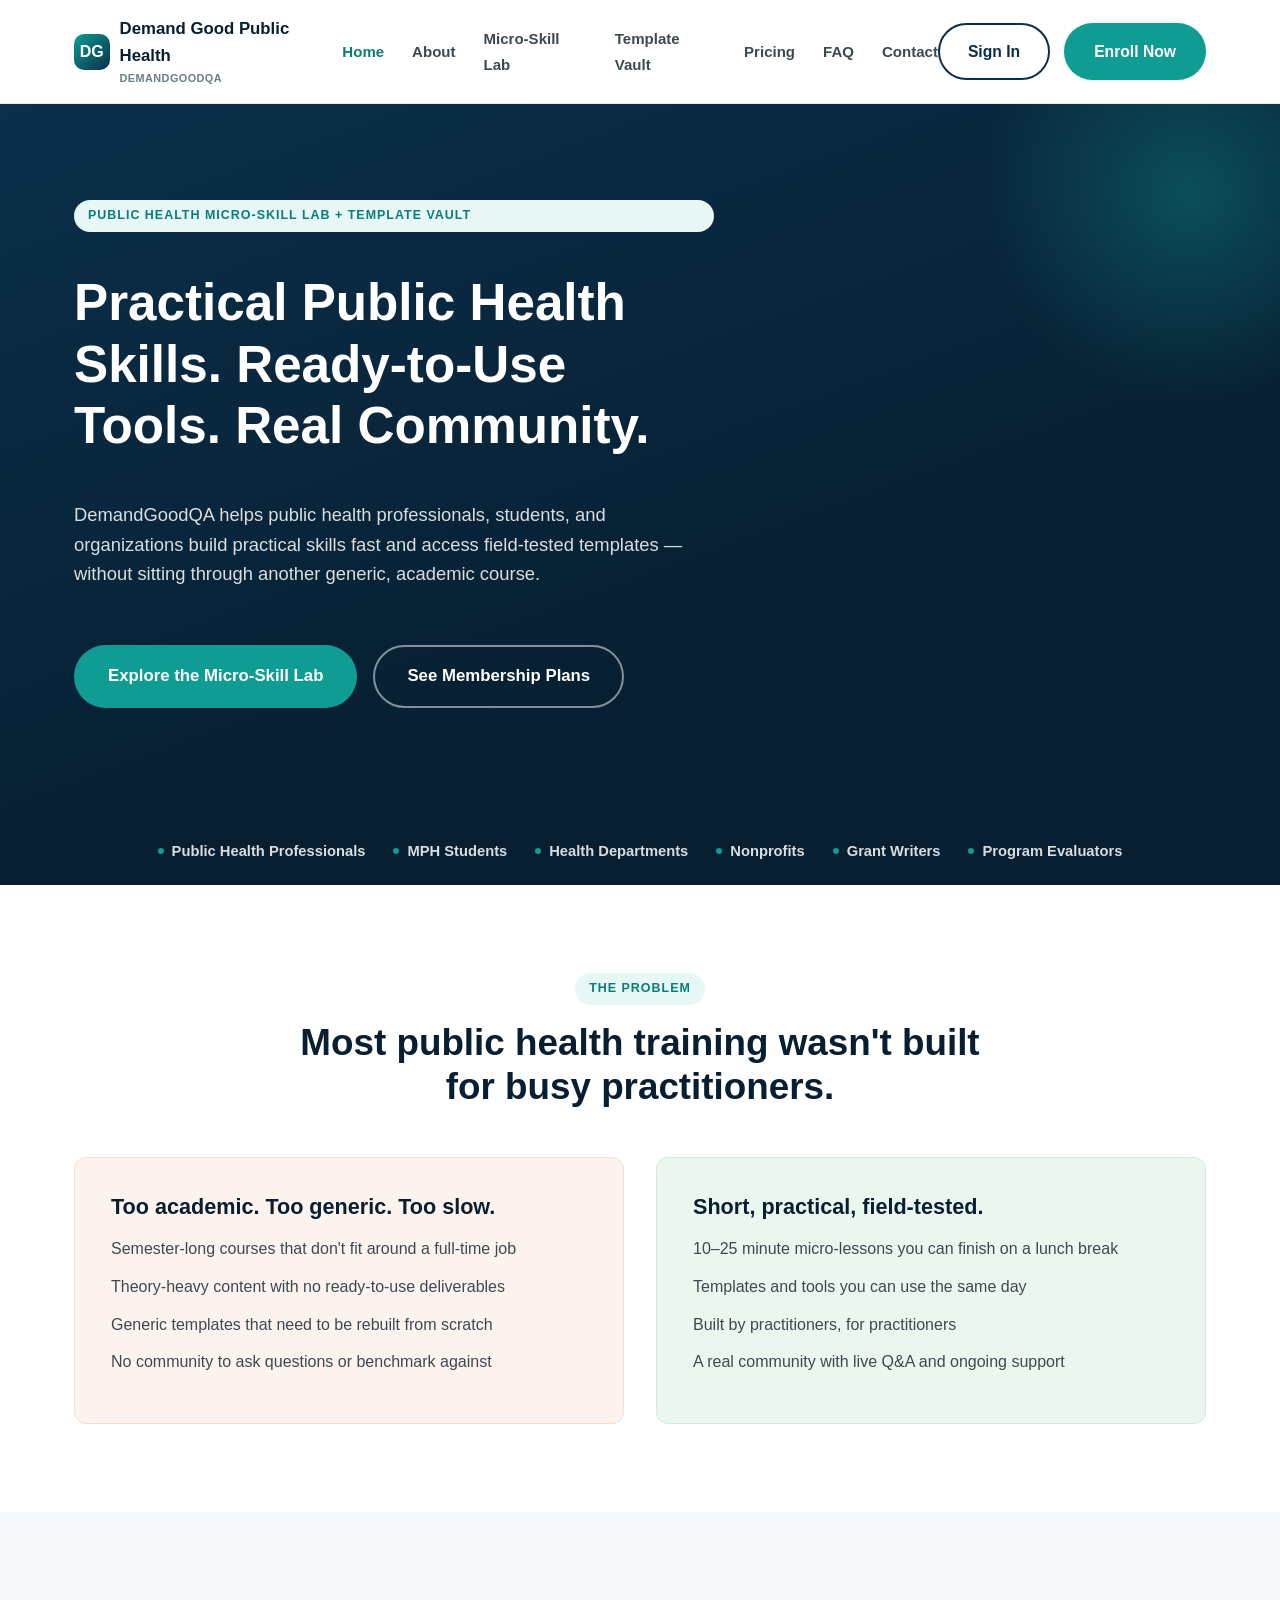
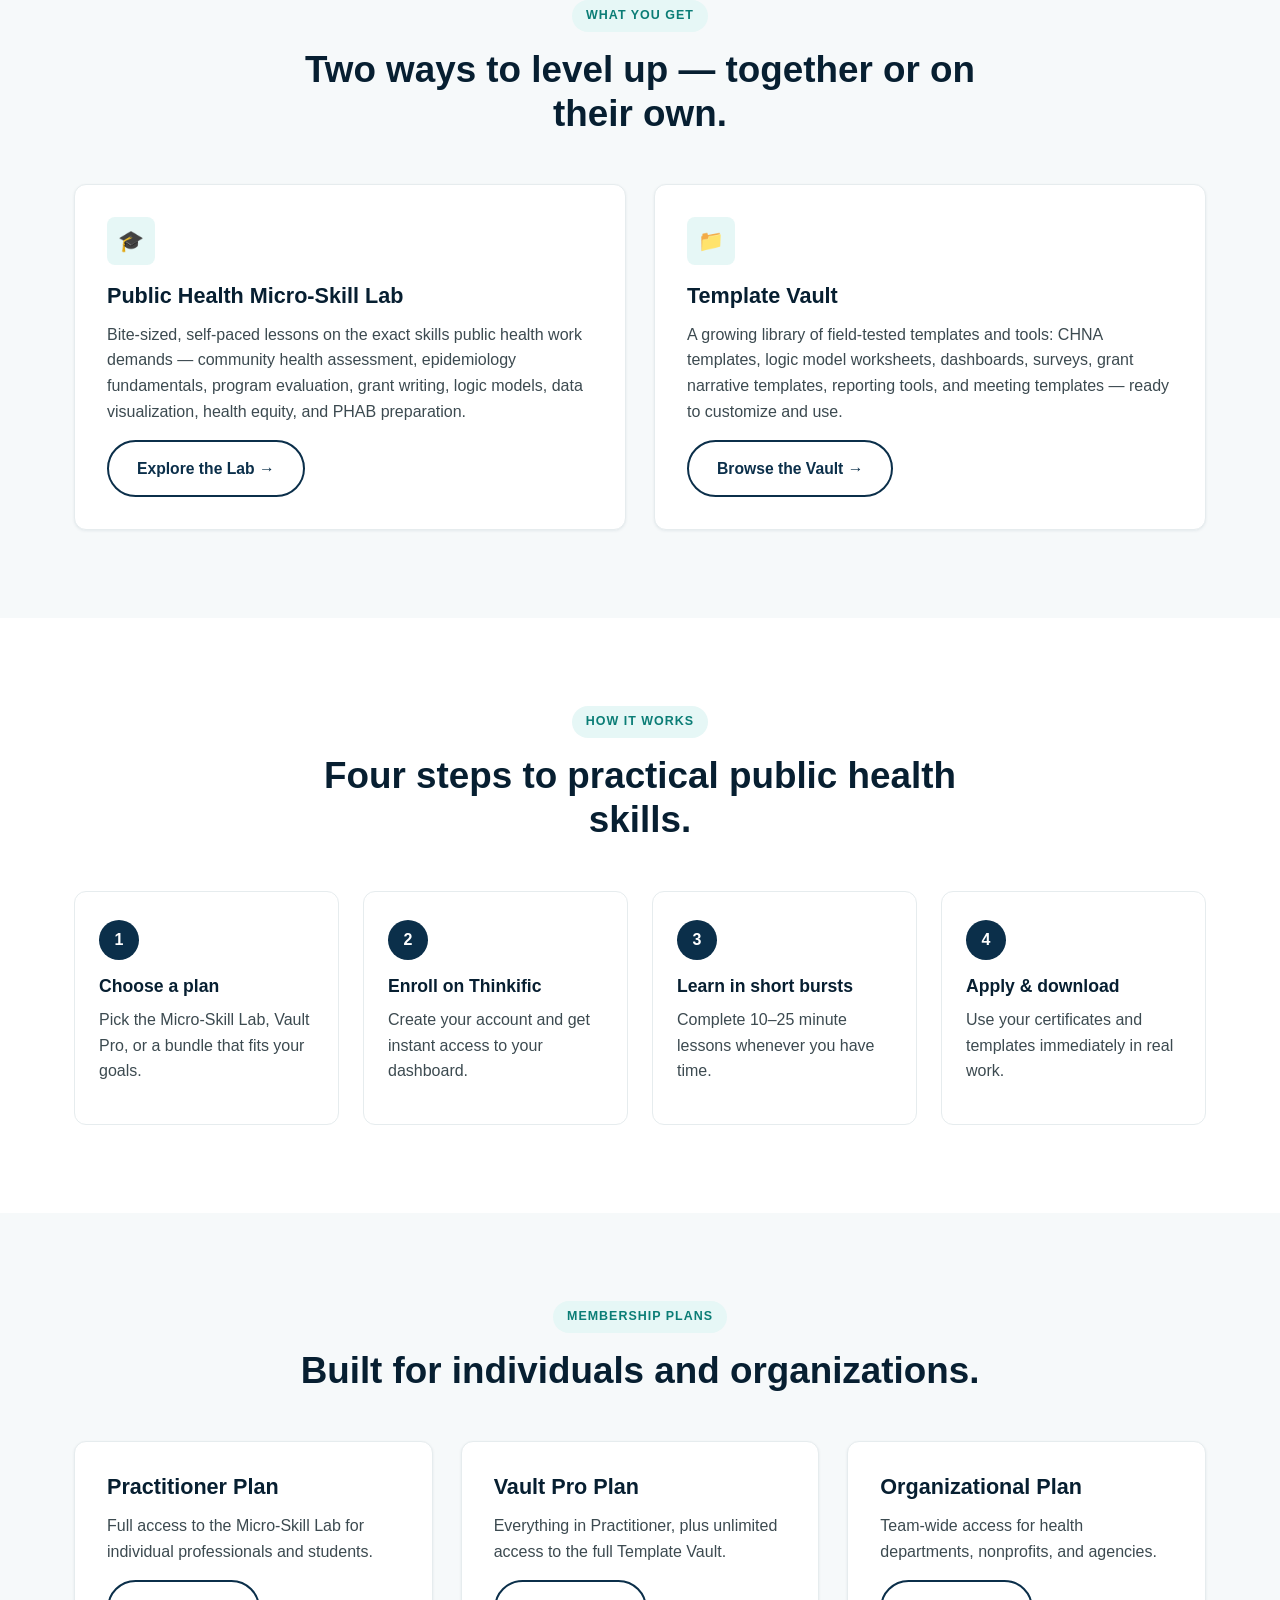
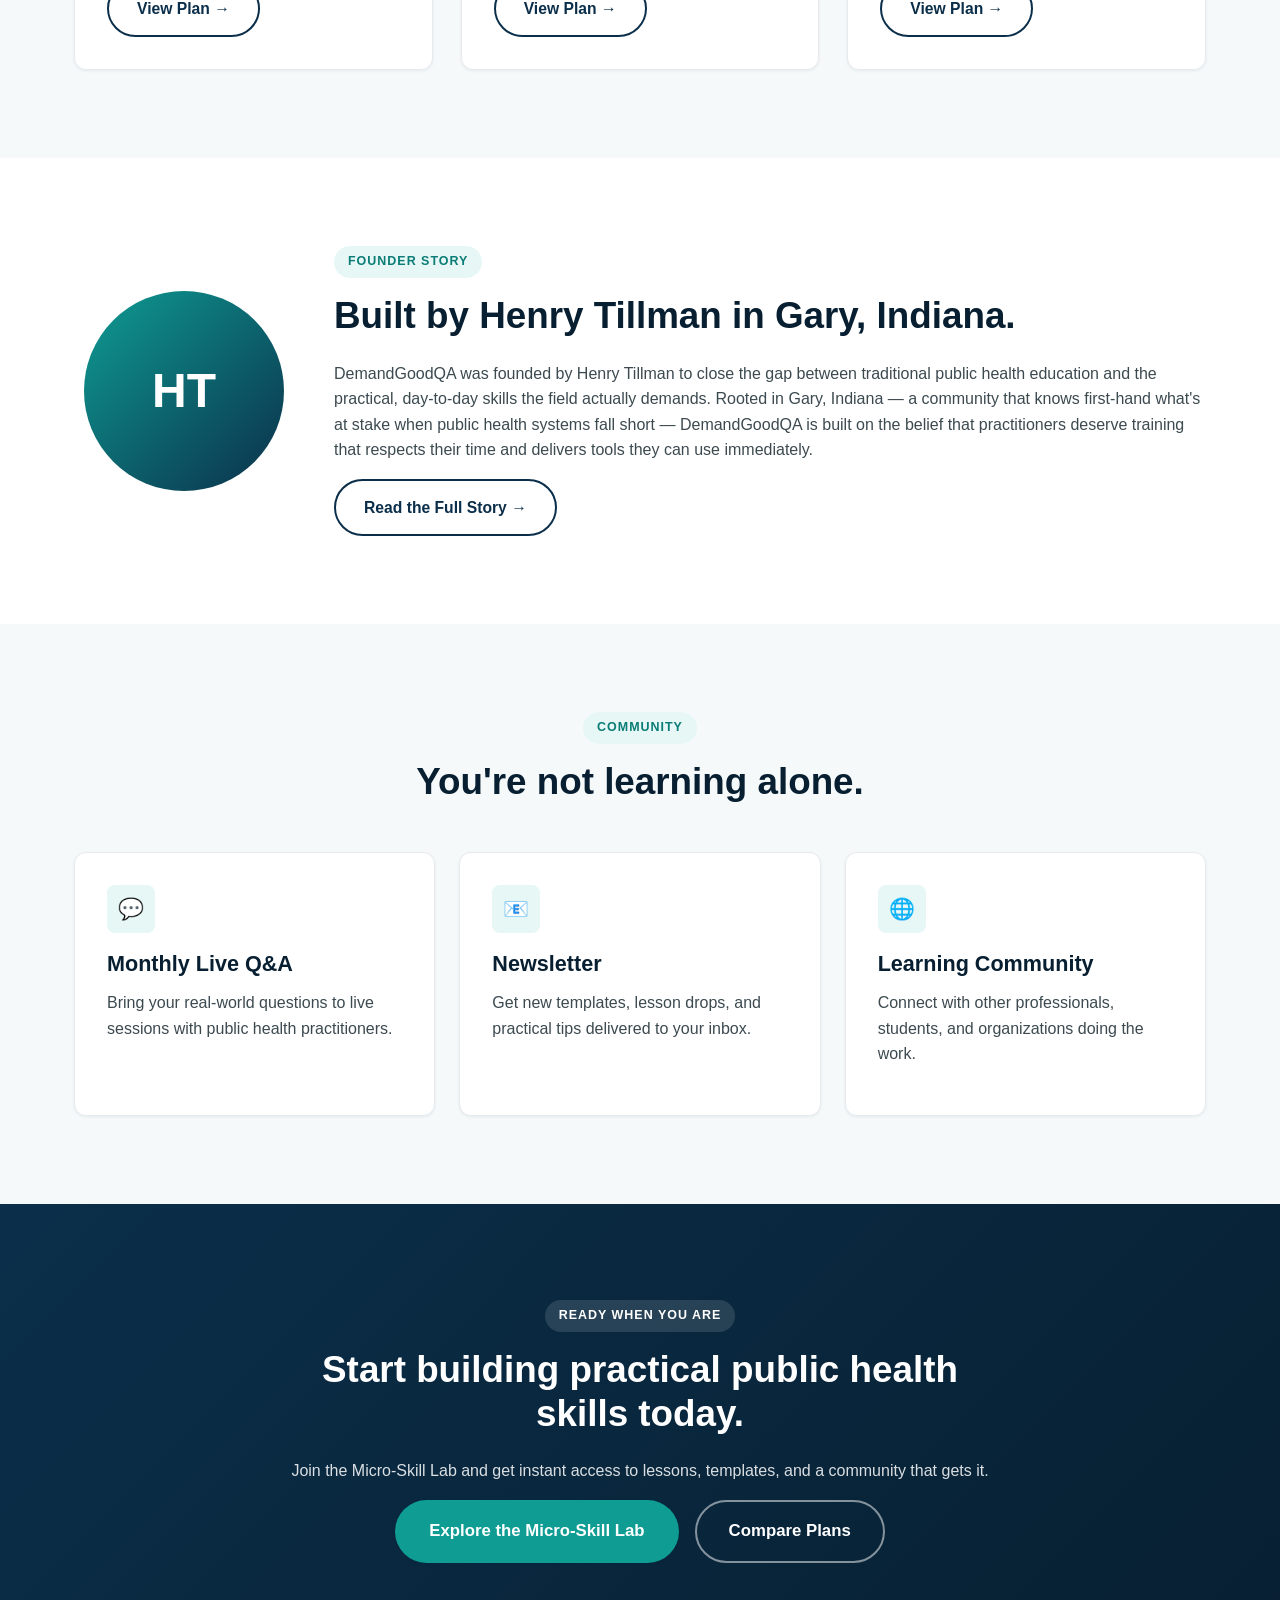
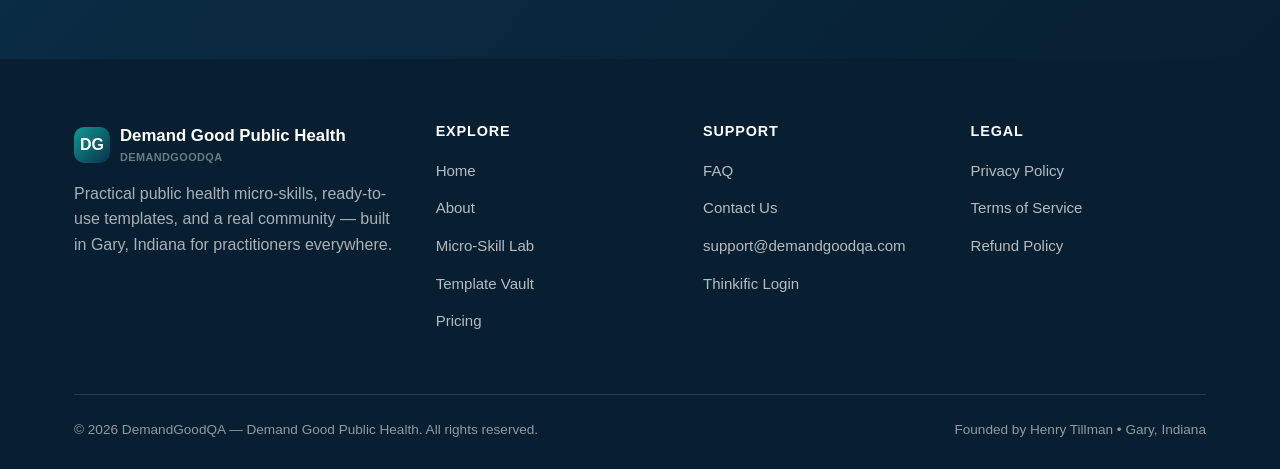
==== index.html @ 805ad611 "Add DemandGoodQA marketing website (all pages, styles, scripts) Co-authored-by: hjtill86 <290629997+" ====
<!doctype html>
<html lang="en">
<head>
  <meta charset="UTF-8" />
  <meta name="viewport" content="width=device-width, initial-scale=1.0" />
  <title>Demand Good Public Health | DemandGoodQA Micro-Skill Lab &amp; Template Vault</title>
  <meta name="description" content="Practical public health micro-skills, ready-to-use templates, and a real community. Enroll in the DemandGoodQA Micro-Skill Lab and Template Vault today." />
  <meta property="og:title" content="Demand Good Public Health | DemandGoodQA Micro-Skill Lab &amp; Template Vault" />
  <meta property="og:description" content="Practical public health micro-skills, ready-to-use templates, and a real community. Enroll in the DemandGoodQA Micro-Skill Lab and Template Vault today." />
  <meta property="og:type" content="website" />
  <meta name="theme-color" content="#0b2f4a" />
  <link rel="icon" href="data:," />
  <link rel="stylesheet" href="assets/css/style.css" />
</head>
<body>
  <header class="site-header">
    <div class="nav-wrap">
      <a href="index.html" class="brand">
        <span class="brand-mark">DG</span>
        <span class="brand-text">
          Demand Good Public Health
          <span class="tagline">DemandGoodQA</span>
        </span>
      </a>
      <nav aria-label="Primary">
        <ul class="nav-links">
            <li><a href="index.html" aria-current="page">Home</a></li>
            <li><a href="about.html">About</a></li>
            <li><a href="micro-skill-lab.html">Micro-Skill Lab</a></li>
            <li><a href="template-vault.html">Template Vault</a></li>
            <li><a href="pricing.html">Pricing</a></li>
            <li><a href="faq.html">FAQ</a></li>
            <li><a href="contact.html">Contact</a></li>
        </ul>
      </nav>
      <div class="nav-actions">
        <a class="btn btn-outline" href="https://courses.demandgoodqa.com/collections/public-health-micro-skill-lab" target="_blank" rel="noopener">Sign In</a>
        <a class="btn btn-primary" href="https://courses.demandgoodqa.com/collections/public-health-micro-skill-lab" target="_blank" rel="noopener">Enroll Now</a>
        <button class="nav-toggle" data-nav-toggle aria-label="Toggle navigation" aria-expanded="false">
          <span></span><span></span><span></span>
        </button>
      </div>
    </div>
  </header>

  <main>

    <section class="hero">
      <div class="container">
        <span class="eyebrow">Public Health Micro-Skill Lab + Template Vault</span>
        <h1>Practical Public Health Skills. Ready-to-Use Tools. Real Community.</h1>
        <p class="lead">DemandGoodQA helps public health professionals, students, and organizations build practical skills fast and access field-tested templates &mdash; without sitting through another generic, academic course.</p>
        <div class="cta-row">
          <a class="btn btn-primary btn-lg" href="https://courses.demandgoodqa.com/collections/public-health-micro-skill-lab" target="_blank" rel="noopener">Explore the Micro-Skill Lab</a>
          <a class="btn btn-secondary btn-lg" href="pricing.html">See Membership Plans</a>
        </div>
      </div>
    </section>

    <div class="audience-strip">
      <div class="container">
        <ul class="audience-list">
          <li>Public Health Professionals</li>
          <li>MPH Students</li>
          <li>Health Departments</li>
          <li>Nonprofits</li>
          <li>Grant Writers</li>
          <li>Program Evaluators</li>
        </ul>
      </div>
    </div>

    <section>
      <div class="container">
        <div class="section-head center">
          <span class="eyebrow">The Problem</span>
          <h2>Most public health training wasn't built for busy practitioners.</h2>
        </div>
        <div class="problem-solution">
          <div class="ps-card ps-problem">
            <h3>Too academic. Too generic. Too slow.</h3>
            <ul>
              <li>Semester-long courses that don't fit around a full-time job</li>
              <li>Theory-heavy content with no ready-to-use deliverables</li>
              <li>Generic templates that need to be rebuilt from scratch</li>
              <li>No community to ask questions or benchmark against</li>
            </ul>
          </div>
          <div class="ps-card ps-solution">
            <h3>Short, practical, field-tested.</h3>
            <ul>
              <li>10&ndash;25 minute micro-lessons you can finish on a lunch break</li>
              <li>Templates and tools you can use the same day</li>
              <li>Built by practitioners, for practitioners</li>
              <li>A real community with live Q&amp;A and ongoing support</li>
            </ul>
          </div>
        </div>
      </div>
    </section>

    <section class="section-alt">
      <div class="container">
        <div class="section-head center">
          <span class="eyebrow">What You Get</span>
          <h2>Two ways to level up &mdash; together or on their own.</h2>
        </div>
        <div class="grid grid-2">
          <div class="card">
            <div class="card-icon">&#127891;</div>
            <h3>Public Health Micro-Skill Lab</h3>
            <p>Bite-sized, self-paced lessons on the exact skills public health work demands &mdash; community health assessment, epidemiology fundamentals, program evaluation, grant writing, logic models, data visualization, health equity, and PHAB preparation.</p>
            <a class="btn btn-outline" href="micro-skill-lab.html">Explore the Lab &rarr;</a>
          </div>
          <div class="card">
            <div class="card-icon">&#128193;</div>
            <h3>Template Vault</h3>
            <p>A growing library of field-tested templates and tools: CHNA templates, logic model worksheets, dashboards, surveys, grant narrative templates, reporting tools, and meeting templates &mdash; ready to customize and use.</p>
            <a class="btn btn-outline" href="template-vault.html">Browse the Vault &rarr;</a>
          </div>
        </div>
      </div>
    </section>

    <section>
      <div class="container">
        <div class="section-head center">
          <span class="eyebrow">How It Works</span>
          <h2>Four steps to practical public health skills.</h2>
        </div>
        <div class="steps">
          <div class="step">
            <div class="step-number">1</div>
            <h4>Choose a plan</h4>
            <p>Pick the Micro-Skill Lab, Vault Pro, or a bundle that fits your goals.</p>
          </div>
          <div class="step">
            <div class="step-number">2</div>
            <h4>Enroll on Thinkific</h4>
            <p>Create your account and get instant access to your dashboard.</p>
          </div>
          <div class="step">
            <div class="step-number">3</div>
            <h4>Learn in short bursts</h4>
            <p>Complete 10&ndash;25 minute lessons whenever you have time.</p>
          </div>
          <div class="step">
            <div class="step-number">4</div>
            <h4>Apply &amp; download</h4>
            <p>Use your certificates and templates immediately in real work.</p>
          </div>
        </div>
      </div>
    </section>

    <section class="section-alt">
      <div class="container">
        <div class="section-head center">
          <span class="eyebrow">Membership Plans</span>
          <h2>Built for individuals and organizations.</h2>
        </div>
        <div class="grid grid-3">
          <div class="card">
            <h3>Practitioner Plan</h3>
            <p>Full access to the Micro-Skill Lab for individual professionals and students.</p>
            <a class="btn btn-outline" href="https://courses.demandgoodqa.com/bundles/demand-good-public-health-practitioner-plan" target="_blank" rel="noopener">View Plan &rarr;</a>
          </div>
          <div class="card">
            <h3>Vault Pro Plan</h3>
            <p>Everything in Practitioner, plus unlimited access to the full Template Vault.</p>
            <a class="btn btn-outline" href="https://courses.demandgoodqa.com/bundles/demand-good-public-health-vault-pro-plan" target="_blank" rel="noopener">View Plan &rarr;</a>
          </div>
          <div class="card">
            <h3>Organizational Plan</h3>
            <p>Team-wide access for health departments, nonprofits, and agencies.</p>
            <a class="btn btn-outline" href="https://courses.demandgoodqa.com/bundles/organizational-plan" target="_blank" rel="noopener">View Plan &rarr;</a>
          </div>
        </div>
      </div>
    </section>

    <section>
      <div class="container">
        <div class="founder-block">
          <div class="founder-photo">HT</div>
          <div>
            <span class="eyebrow">Founder Story</span>
            <h2>Built by Henry Tillman in Gary, Indiana.</h2>
            <p>DemandGoodQA was founded by Henry Tillman to close the gap between traditional public health education and the practical, day-to-day skills the field actually demands. Rooted in Gary, Indiana &mdash; a community that knows first-hand what's at stake when public health systems fall short &mdash; DemandGoodQA is built on the belief that practitioners deserve training that respects their time and delivers tools they can use immediately.</p>
            <a class="btn btn-outline" href="about.html">Read the Full Story &rarr;</a>
          </div>
        </div>
      </div>
    </section>

    <section class="section-alt">
      <div class="container">
        <div class="section-head center">
          <span class="eyebrow">Community</span>
          <h2>You're not learning alone.</h2>
        </div>
        <div class="community-grid">
          <div class="card">
            <div class="card-icon">&#128172;</div>
            <h3>Monthly Live Q&amp;A</h3>
            <p>Bring your real-world questions to live sessions with public health practitioners.</p>
          </div>
          <div class="card">
            <div class="card-icon">&#128231;</div>
            <h3>Newsletter</h3>
            <p>Get new templates, lesson drops, and practical tips delivered to your inbox.</p>
          </div>
          <div class="card">
            <div class="card-icon">&#127760;</div>
            <h3>Learning Community</h3>
            <p>Connect with other professionals, students, and organizations doing the work.</p>
          </div>
        </div>
      </div>
    </section>

    <section class="section-navy final-cta">
      <div class="container">
        <span class="eyebrow">Ready When You Are</span>
        <h2>Start building practical public health skills today.</h2>
        <p>Join the Micro-Skill Lab and get instant access to lessons, templates, and a community that gets it.</p>
        <div class="cta-row">
          <a class="btn btn-primary btn-lg" href="https://courses.demandgoodqa.com/collections/public-health-micro-skill-lab" target="_blank" rel="noopener">Explore the Micro-Skill Lab</a>
          <a class="btn btn-secondary btn-lg" href="pricing.html">Compare Plans</a>
        </div>
      </div>
    </section>

  </main>
  <footer class="site-footer">
    <div class="container">
      <div class="footer-grid">
        <div class="footer-brand">
          <a href="index.html" class="brand">
            <span class="brand-mark">DG</span>
            <span class="brand-text">
              Demand Good Public Health
              <span class="tagline">DemandGoodQA</span>
            </span>
          </a>
          <p>Practical public health micro-skills, ready-to-use templates, and a real community &mdash; built in Gary, Indiana for practitioners everywhere.</p>
        </div>
        <div class="footer-col">
          <h4>Explore</h4>
          <ul>
            <li><a href="index.html">Home</a></li>
            <li><a href="about.html">About</a></li>
            <li><a href="micro-skill-lab.html">Micro-Skill Lab</a></li>
            <li><a href="template-vault.html">Template Vault</a></li>
            <li><a href="pricing.html">Pricing</a></li>
          </ul>
        </div>
        <div class="footer-col">
          <h4>Support</h4>
          <ul>
            <li><a href="faq.html">FAQ</a></li>
            <li><a href="contact.html">Contact Us</a></li>
            <li><a href="mailto:support@demandgoodqa.com">support@demandgoodqa.com</a></li>
            <li><a href="https://courses.demandgoodqa.com/collections/public-health-micro-skill-lab" target="_blank" rel="noopener">Thinkific Login</a></li>
          </ul>
        </div>
        <div class="footer-col">
          <h4>Legal</h4>
          <ul>
            <li><a href="privacy-policy.html">Privacy Policy</a></li>
            <li><a href="terms-of-service.html">Terms of Service</a></li>
            <li><a href="refund-policy.html">Refund Policy</a></li>
          </ul>
        </div>
      </div>
      <div class="footer-bottom">
        <span>&copy; <span data-current-year>2024</span> DemandGoodQA &mdash; Demand Good Public Health. All rights reserved.</span>
        <span>Founded by Henry Tillman &bull; Gary, Indiana</span>
      </div>
    </div>
  </footer>

  <script src="assets/js/main.js"></script>
</body>
</html>
---- assets/css/style.css ----
/* =========================================================
   DemandGoodQA — Demand Good Public Health
   Global Stylesheet
   ========================================================= */

:root {
  /* Brand palette */
  --navy: #0b2f4a;
  --navy-dark: #071f31;
  --navy-light: #133e60;
  --teal: #0e9c93;
  --teal-dark: #0b7d76;
  --teal-light: #e6f7f6;
  --green: #4caf7d;
  --green-light: #eaf7ef;
  --white: #ffffff;
  --offwhite: #f6f9fa;
  --gray-50: #f3f6f7;
  --gray-100: #e6ecee;
  --gray-300: #c3cfd3;
  --gray-500: #6b7d84;
  --gray-700: #3c4a50;
  --text: #142430;

  /* Typography */
  --font-base: -apple-system, BlinkMacSystemFont, "Segoe UI", Roboto,
    "Helvetica Neue", Arial, sans-serif;

  /* Layout */
  --max-width: 1180px;
  --radius: 12px;
  --radius-sm: 8px;
  --shadow-sm: 0 1px 3px rgba(11, 47, 74, 0.08);
  --shadow-md: 0 8px 24px rgba(11, 47, 74, 0.12);
  --shadow-lg: 0 20px 45px rgba(11, 47, 74, 0.18);
  --transition: 0.2s ease;
}

* {
  box-sizing: border-box;
}

html {
  scroll-behavior: smooth;
}

body {
  margin: 0;
  font-family: var(--font-base);
  color: var(--text);
  background: var(--white);
  line-height: 1.6;
  -webkit-font-smoothing: antialiased;
}

img {
  max-width: 100%;
  display: block;
}

a {
  color: inherit;
  text-decoration: none;
}

ul {
  margin: 0;
  padding: 0;
  list-style: none;
}

h1, h2, h3, h4 {
  line-height: 1.2;
  font-weight: 700;
  margin: 0 0 0.6em;
  color: var(--navy-dark);
}

h1 { font-size: clamp(2.1rem, 4vw, 3.4rem); }
h2 { font-size: clamp(1.6rem, 3vw, 2.3rem); }
h3 { font-size: 1.35rem; }
h4 { font-size: 1.1rem; }

p {
  margin: 0 0 1em;
  color: var(--gray-700);
}

.container {
  width: 100%;
  max-width: var(--max-width);
  margin: 0 auto;
  padding: 0 24px;
}

section {
  padding: 88px 0;
}

.section-tight { padding: 56px 0; }

.section-alt {
  background: var(--offwhite);
}

.section-navy {
  background: linear-gradient(135deg, var(--navy) 0%, var(--navy-dark) 100%);
  color: var(--white);
}
.section-navy h2, .section-navy h3, .section-navy p { color: var(--white); }
.section-navy p { color: rgba(255,255,255,0.85); }

.eyebrow {
  display: inline-block;
  font-size: 0.78rem;
  font-weight: 700;
  letter-spacing: 0.08em;
  text-transform: uppercase;
  color: var(--teal-dark);
  background: var(--teal-light);
  padding: 6px 14px;
  border-radius: 999px;
  margin-bottom: 16px;
}
.section-navy .eyebrow {
  color: var(--white);
  background: rgba(255,255,255,0.12);
}

.section-head {
  max-width: 720px;
  margin: 0 0 48px;
}
.section-head.center {
  margin-left: auto;
  margin-right: auto;
  text-align: center;
}

/* ---------- Buttons ---------- */
.btn {
  display: inline-flex;
  align-items: center;
  justify-content: center;
  gap: 8px;
  font-weight: 600;
  font-size: 0.98rem;
  padding: 14px 28px;
  border-radius: 999px;
  border: 2px solid transparent;
  cursor: pointer;
  transition: transform var(--transition), box-shadow var(--transition), background var(--transition), color var(--transition);
  white-space: nowrap;
}
.btn:hover { transform: translateY(-2px); }

.btn-primary {
  background: var(--teal);
  color: var(--white);
  box-shadow: var(--shadow-sm);
}
.btn-primary:hover {
  background: var(--teal-dark);
  box-shadow: var(--shadow-md);
}

.btn-secondary {
  background: transparent;
  color: var(--white);
  border-color: rgba(255,255,255,0.5);
}
.btn-secondary:hover {
  background: rgba(255,255,255,0.12);
  border-color: var(--white);
}

.btn-outline {
  background: transparent;
  color: var(--navy);
  border-color: var(--navy);
}
.btn-outline:hover {
  background: var(--navy);
  color: var(--white);
}

.btn-block { width: 100%; }
.btn-lg { padding: 16px 32px; font-size: 1.05rem; }

.cta-row {
  display: flex;
  flex-wrap: wrap;
  gap: 16px;
  align-items: center;
}

/* ---------- Header / Nav ---------- */
.site-header {
  position: sticky;
  top: 0;
  z-index: 100;
  background: rgba(255,255,255,0.96);
  backdrop-filter: blur(6px);
  border-bottom: 1px solid var(--gray-100);
}

.nav-wrap {
  display: flex;
  align-items: center;
  justify-content: space-between;
  padding: 16px 24px;
  max-width: var(--max-width);
  margin: 0 auto;
}

.brand {
  display: flex;
  align-items: center;
  gap: 10px;
  font-weight: 800;
  font-size: 1.05rem;
  color: var(--navy-dark);
}
.brand-mark {
  width: 36px;
  height: 36px;
  border-radius: 10px;
  background: linear-gradient(135deg, var(--teal) 0%, var(--navy) 100%);
  display: flex;
  align-items: center;
  justify-content: center;
  color: var(--white);
  font-weight: 800;
  font-size: 1rem;
}
.brand-text .tagline {
  display: block;
  font-size: 0.68rem;
  font-weight: 600;
  letter-spacing: 0.04em;
  color: var(--gray-500);
  text-transform: uppercase;
}

.nav-links {
  display: flex;
  align-items: center;
  gap: 28px;
}
.nav-links a {
  font-weight: 600;
  font-size: 0.94rem;
  color: var(--gray-700);
  transition: color var(--transition);
}
.nav-links a:hover,
.nav-links a[aria-current="page"] {
  color: var(--teal-dark);
}

.nav-actions {
  display: flex;
  align-items: center;
  gap: 14px;
}

.nav-toggle {
  display: none;
  background: none;
  border: none;
  cursor: pointer;
  padding: 6px;
}
.nav-toggle span {
  display: block;
  width: 24px;
  height: 2px;
  background: var(--navy-dark);
  margin: 5px 0;
  transition: transform var(--transition), opacity var(--transition);
}

/* ---------- Hero ---------- */
.hero {
  background: linear-gradient(160deg, var(--navy) 0%, var(--navy-dark) 70%);
  color: var(--white);
  padding: 96px 0 110px;
  position: relative;
  overflow: hidden;
}
.hero::after {
  content: "";
  position: absolute;
  right: -120px;
  top: -120px;
  width: 420px;
  height: 420px;
  border-radius: 50%;
  background: radial-gradient(circle, rgba(14,156,147,0.35) 0%, rgba(14,156,147,0) 70%);
}
.hero .container {
  position: relative;
  z-index: 1;
  display: grid;
  grid-template-columns: minmax(0, 640px);
  gap: 24px;
}
.hero h1 { color: var(--white); margin-bottom: 20px; }
.hero .lead {
  font-size: 1.15rem;
  color: rgba(255,255,255,0.85);
  max-width: 620px;
  margin-bottom: 32px;
}
.page-hero {
  background: linear-gradient(160deg, var(--navy) 0%, var(--navy-dark) 70%);
  color: var(--white);
  padding: 72px 0 64px;
  text-align: center;
}
.page-hero h1 { color: var(--white); }
.page-hero p { color: rgba(255,255,255,0.85); max-width: 680px; margin: 0 auto; }

/* ---------- Audience strip ---------- */
.audience-strip {
  background: var(--navy-dark);
  padding: 22px 0;
}
.audience-list {
  display: flex;
  flex-wrap: wrap;
  gap: 12px 28px;
  justify-content: center;
  align-items: center;
}
.audience-list li {
  color: rgba(255,255,255,0.85);
  font-size: 0.92rem;
  font-weight: 600;
  display: flex;
  align-items: center;
  gap: 8px;
}
.audience-list li::before {
  content: "";
  width: 6px;
  height: 6px;
  border-radius: 50%;
  background: var(--teal);
}

/* ---------- Grids & Cards ---------- */
.grid {
  display: grid;
  gap: 28px;
}
.grid-2 { grid-template-columns: repeat(2, 1fr); }
.grid-3 { grid-template-columns: repeat(3, 1fr); }
.grid-4 { grid-template-columns: repeat(4, 1fr); }

.card {
  background: var(--white);
  border: 1px solid var(--gray-100);
  border-radius: var(--radius);
  padding: 32px;
  box-shadow: var(--shadow-sm);
  transition: transform var(--transition), box-shadow var(--transition);
}
.card:hover {
  transform: translateY(-4px);
  box-shadow: var(--shadow-md);
}
.card-icon {
  width: 48px;
  height: 48px;
  border-radius: var(--radius-sm);
  background: var(--teal-light);
  color: var(--teal-dark);
  display: flex;
  align-items: center;
  justify-content: center;
  font-size: 1.3rem;
  margin-bottom: 18px;
}

.problem-solution {
  display: grid;
  grid-template-columns: 1fr 1fr;
  gap: 32px;
}
.ps-card {
  padding: 36px;
  border-radius: var(--radius);
}
.ps-problem {
  background: #fdf3ee;
  border: 1px solid #f3ded0;
}
.ps-solution {
  background: var(--green-light);
  border: 1px solid #cfead9;
}
.ps-card h3 { margin-bottom: 16px; }
.ps-card ul li {
  display: flex;
  gap: 10px;
  margin-bottom: 12px;
  color: var(--gray-700);
}

/* ---------- How it works ---------- */
.steps {
  display: grid;
  grid-template-columns: repeat(4, 1fr);
  gap: 24px;
  counter-reset: step;
}
.step {
  position: relative;
  padding: 28px 24px 24px;
  background: var(--white);
  border-radius: var(--radius);
  border: 1px solid var(--gray-100);
}
.step-number {
  width: 40px;
  height: 40px;
  border-radius: 50%;
  background: var(--navy);
  color: var(--white);
  display: flex;
  align-items: center;
  justify-content: center;
  font-weight: 700;
  margin-bottom: 16px;
}

/* ---------- Pricing ---------- */
.pricing-grid {
  display: grid;
  grid-template-columns: repeat(3, 1fr);
  gap: 28px;
  align-items: stretch;
}
.price-card {
  background: var(--white);
  border: 1px solid var(--gray-100);
  border-radius: var(--radius);
  padding: 36px 32px;
  display: flex;
  flex-direction: column;
  box-shadow: var(--shadow-sm);
  position: relative;
}
.price-card.featured {
  border: 2px solid var(--teal);
  box-shadow: var(--shadow-lg);
  transform: scale(1.02);
}
.price-badge {
  position: absolute;
  top: -14px;
  left: 50%;
  transform: translateX(-50%);
  background: var(--teal);
  color: var(--white);
  padding: 6px 16px;
  border-radius: 999px;
  font-size: 0.75rem;
  font-weight: 700;
  letter-spacing: 0.04em;
  text-transform: uppercase;
}
.price-card .price {
  font-size: 2.4rem;
  font-weight: 800;
  color: var(--navy-dark);
  margin: 12px 0 4px;
}
.price-card .price span {
  font-size: 1rem;
  font-weight: 600;
  color: var(--gray-500);
}
.price-savings {
  font-size: 0.85rem;
  color: var(--green);
  font-weight: 700;
  margin-bottom: 20px;
}
.price-card ul {
  margin: 20px 0 28px;
  flex-grow: 1;
}
.price-card ul li {
  display: flex;
  gap: 10px;
  margin-bottom: 12px;
  font-size: 0.95rem;
  color: var(--gray-700);
}
.price-card ul li .check {
  color: var(--teal-dark);
  font-weight: 800;
}

/* ---------- Founder / Community ---------- */
.founder-block {
  display: grid;
  grid-template-columns: 220px 1fr;
  gap: 40px;
  align-items: center;
}
.founder-photo {
  width: 200px;
  height: 200px;
  border-radius: 50%;
  background: linear-gradient(135deg, var(--teal) 0%, var(--navy) 100%);
  display: flex;
  align-items: center;
  justify-content: center;
  color: var(--white);
  font-size: 3rem;
  font-weight: 800;
  margin: 0 auto;
}

.community-grid {
  display: grid;
  grid-template-columns: repeat(3, 1fr);
  gap: 24px;
}

/* ---------- FAQ Accordion ---------- */
.accordion-item {
  border-bottom: 1px solid var(--gray-100);
}
.accordion-trigger {
  width: 100%;
  background: none;
  border: none;
  text-align: left;
  display: flex;
  align-items: center;
  justify-content: space-between;
  gap: 16px;
  padding: 22px 4px;
  font-size: 1.05rem;
  font-weight: 700;
  color: var(--navy-dark);
  cursor: pointer;
}
.accordion-icon {
  flex-shrink: 0;
  width: 28px;
  height: 28px;
  border-radius: 50%;
  background: var(--teal-light);
  color: var(--teal-dark);
  display: flex;
  align-items: center;
  justify-content: center;
  font-weight: 700;
  transition: transform var(--transition);
}
.accordion-item[data-open="true"] .accordion-icon {
  transform: rotate(45deg);
}
.accordion-panel {
  max-height: 0;
  overflow: hidden;
  transition: max-height var(--transition);
}
.accordion-panel-inner {
  padding: 0 4px 22px;
  color: var(--gray-700);
}

/* ---------- Contact ---------- */
.contact-grid {
  display: grid;
  grid-template-columns: 1.1fr 0.9fr;
  gap: 40px;
}
.form-group {
  margin-bottom: 20px;
}
.form-group label {
  display: block;
  font-weight: 600;
  font-size: 0.9rem;
  margin-bottom: 8px;
  color: var(--navy-dark);
}
.form-group input,
.form-group textarea,
.form-group select {
  width: 100%;
  padding: 13px 16px;
  border-radius: var(--radius-sm);
  border: 1px solid var(--gray-300);
  font-family: inherit;
  font-size: 0.96rem;
  color: var(--text);
  background: var(--white);
}
.form-group textarea { resize: vertical; min-height: 130px; }
.form-group input:focus,
.form-group textarea:focus,
.form-group select:focus {
  outline: 2px solid var(--teal);
  outline-offset: 1px;
  border-color: var(--teal);
}
.contact-side .card { margin-bottom: 24px; }
.contact-side .card:last-child { margin-bottom: 0; }

/* ---------- Final CTA ---------- */
.final-cta {
  text-align: center;
  padding: 96px 0;
}
.final-cta h2 { max-width: 640px; margin-left: auto; margin-right: auto; }
.final-cta .cta-row { justify-content: center; }

/* ---------- Footer ---------- */
.site-footer {
  background: var(--navy-dark);
  color: rgba(255,255,255,0.75);
  padding: 64px 0 28px;
}
.footer-grid {
  display: grid;
  grid-template-columns: 1.4fr 1fr 1fr 1fr;
  gap: 32px;
  margin-bottom: 48px;
}
.footer-brand .brand { color: var(--white); margin-bottom: 14px; }
.footer-brand p { color: rgba(255,255,255,0.65); max-width: 320px; }
.footer-col h4 {
  color: var(--white);
  font-size: 0.9rem;
  text-transform: uppercase;
  letter-spacing: 0.06em;
  margin-bottom: 18px;
}
.footer-col ul li { margin-bottom: 12px; }
.footer-col a {
  color: rgba(255,255,255,0.7);
  font-size: 0.94rem;
  transition: color var(--transition);
}
.footer-col a:hover { color: var(--white); }
.footer-bottom {
  border-top: 1px solid rgba(255,255,255,0.12);
  padding-top: 24px;
  display: flex;
  flex-wrap: wrap;
  gap: 12px;
  justify-content: space-between;
  font-size: 0.85rem;
  color: rgba(255,255,255,0.55);
}
.footer-bottom a { color: rgba(255,255,255,0.55); }
.footer-bottom a:hover { color: var(--white); }

/* ---------- Legal pages ---------- */
.legal-content h2 { margin-top: 1.6em; }
.legal-content ul { margin: 0 0 1em 1.2em; list-style: disc; }
.legal-content ul li { margin-bottom: 8px; color: var(--gray-700); }
.legal-content { max-width: 820px; margin: 0 auto; }
.legal-updated {
  color: var(--gray-500);
  font-size: 0.9rem;
  margin-bottom: 32px;
}

/* ---------- Topic pills ---------- */
.pill-list {
  display: flex;
  flex-wrap: wrap;
  gap: 12px;
}
.pill {
  background: var(--teal-light);
  color: var(--teal-dark);
  font-weight: 600;
  font-size: 0.88rem;
  padding: 10px 18px;
  border-radius: 999px;
}

/* ---------- Utility ---------- */
.text-center { text-align: center; }
.mt-0 { margin-top: 0; }
.mb-0 { margin-bottom: 0; }
.muted { color: var(--gray-500); }

/* ---------- Responsive ---------- */
@media (max-width: 960px) {
  .grid-3, .grid-4, .pricing-grid, .steps, .community-grid { grid-template-columns: repeat(2, 1fr); }
  .problem-solution { grid-template-columns: 1fr; }
  .footer-grid { grid-template-columns: repeat(2, 1fr); }
  .founder-block { grid-template-columns: 1fr; text-align: center; }
  .contact-grid { grid-template-columns: 1fr; }
}

@media (max-width: 720px) {
  .nav-links, .nav-actions .btn { display: none; }
  .nav-toggle { display: block; }
  body.nav-open .nav-links {
    display: flex;
    position: absolute;
    top: 100%;
    left: 0;
    right: 0;
    background: var(--white);
    flex-direction: column;
    padding: 20px 24px 28px;
    border-bottom: 1px solid var(--gray-100);
    gap: 18px;
  }
  body.nav-open .nav-actions .btn { display: inline-flex; }
  .grid-2, .grid-3, .grid-4, .pricing-grid, .steps, .community-grid { grid-template-columns: 1fr; }
  .price-card.featured { transform: none; }
  section { padding: 64px 0; }
  .footer-grid { grid-template-columns: 1fr; }
}
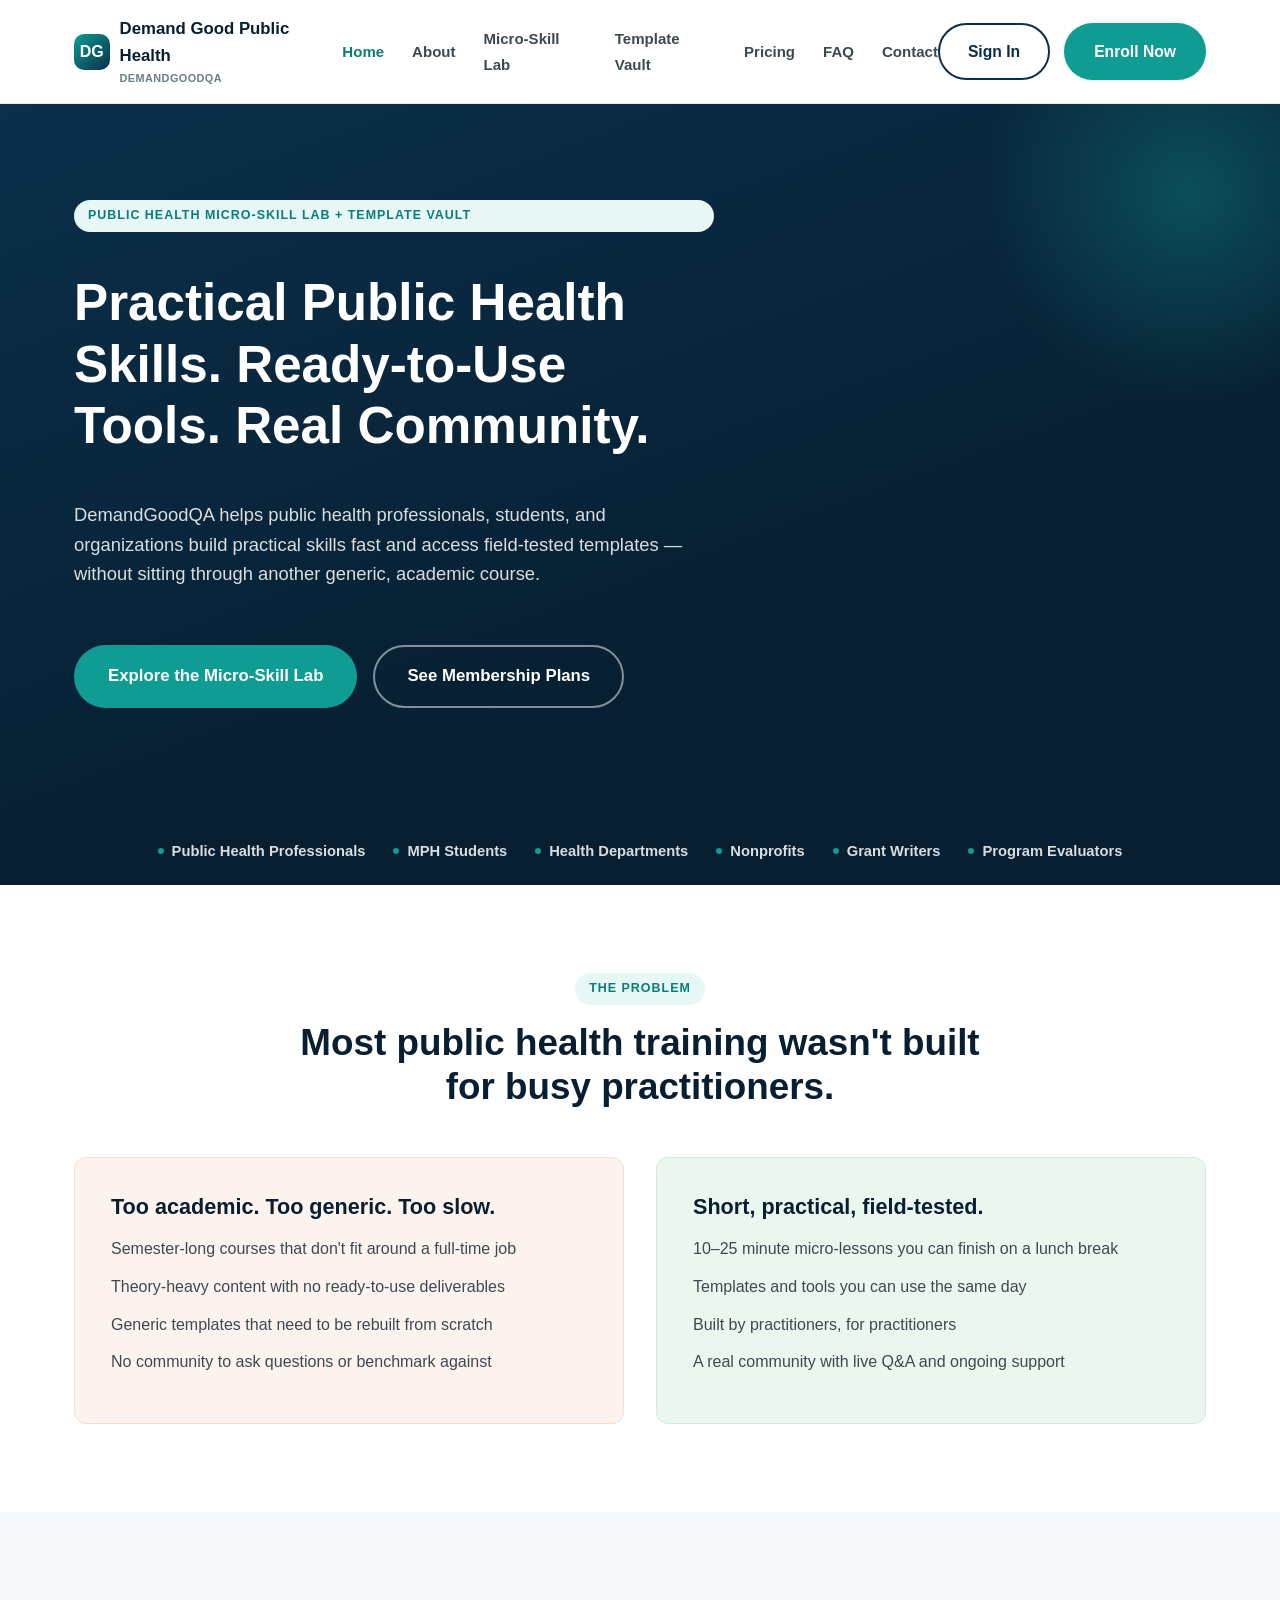
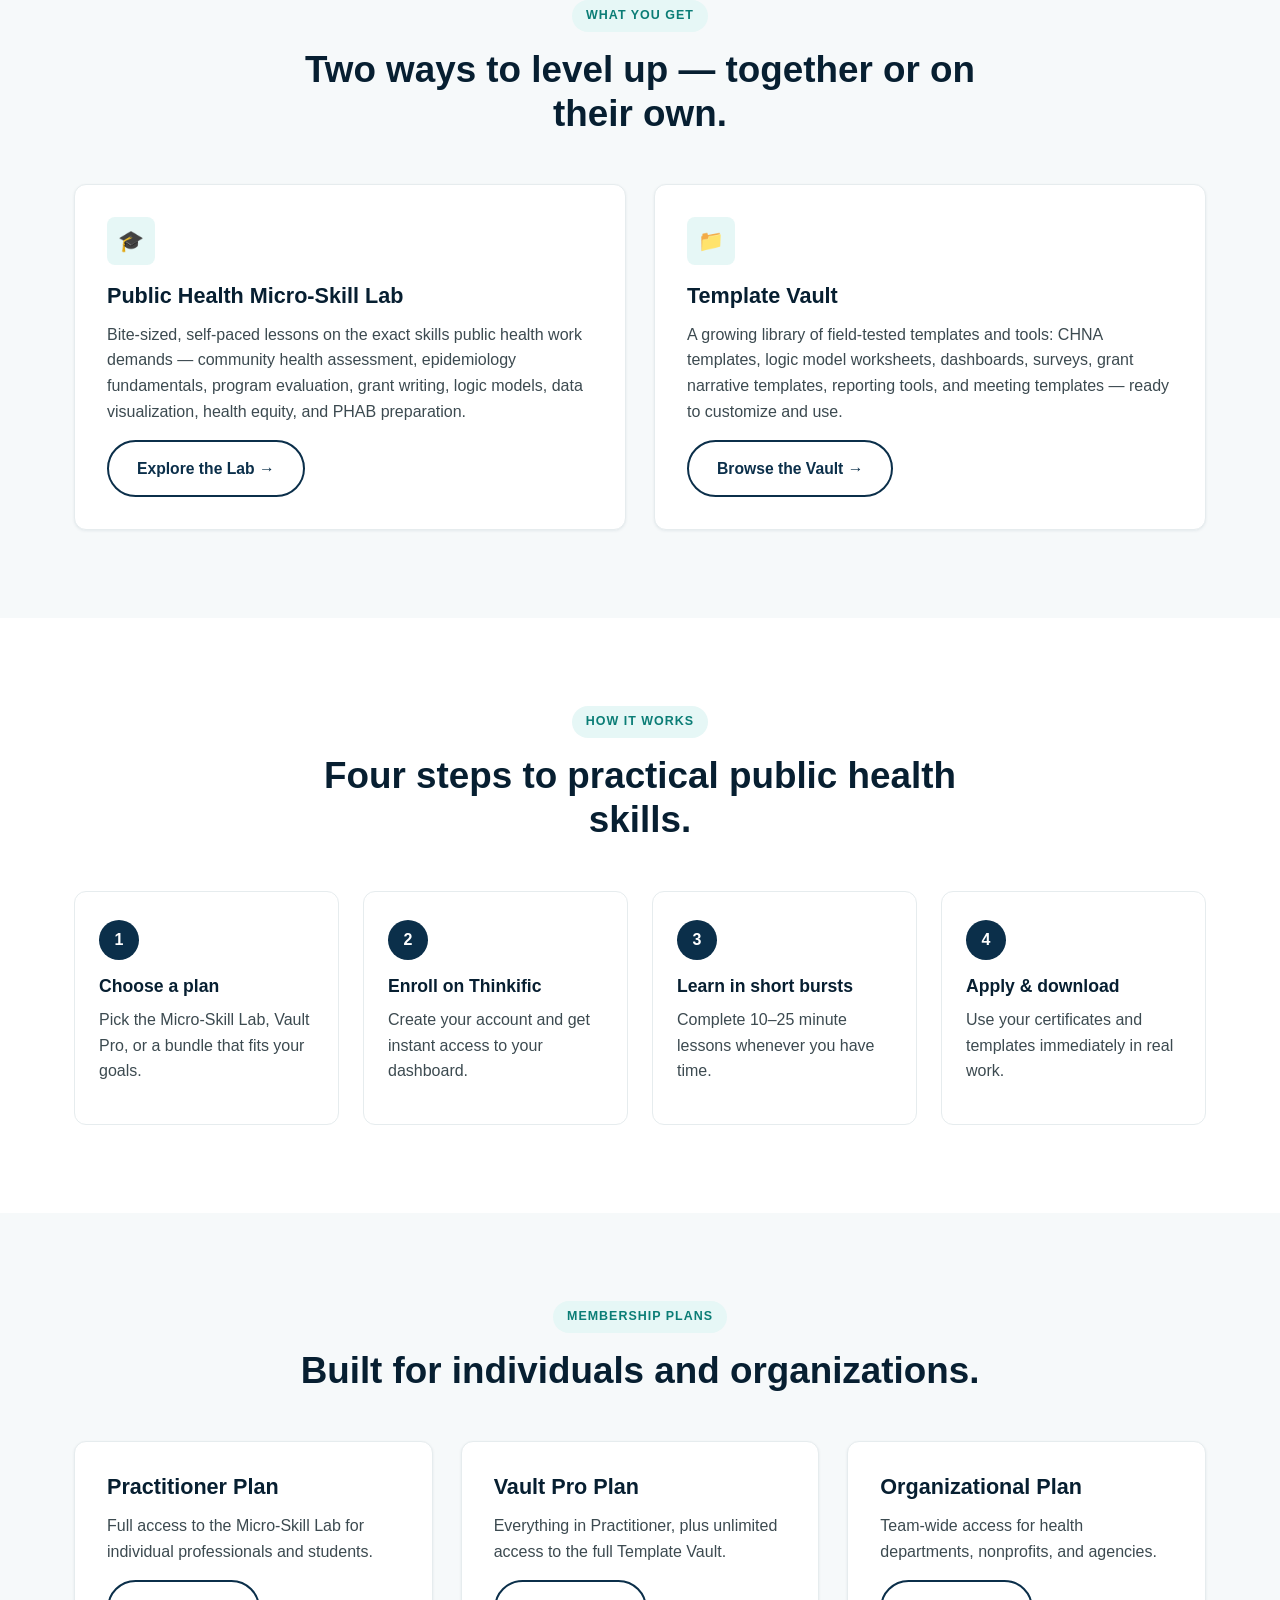
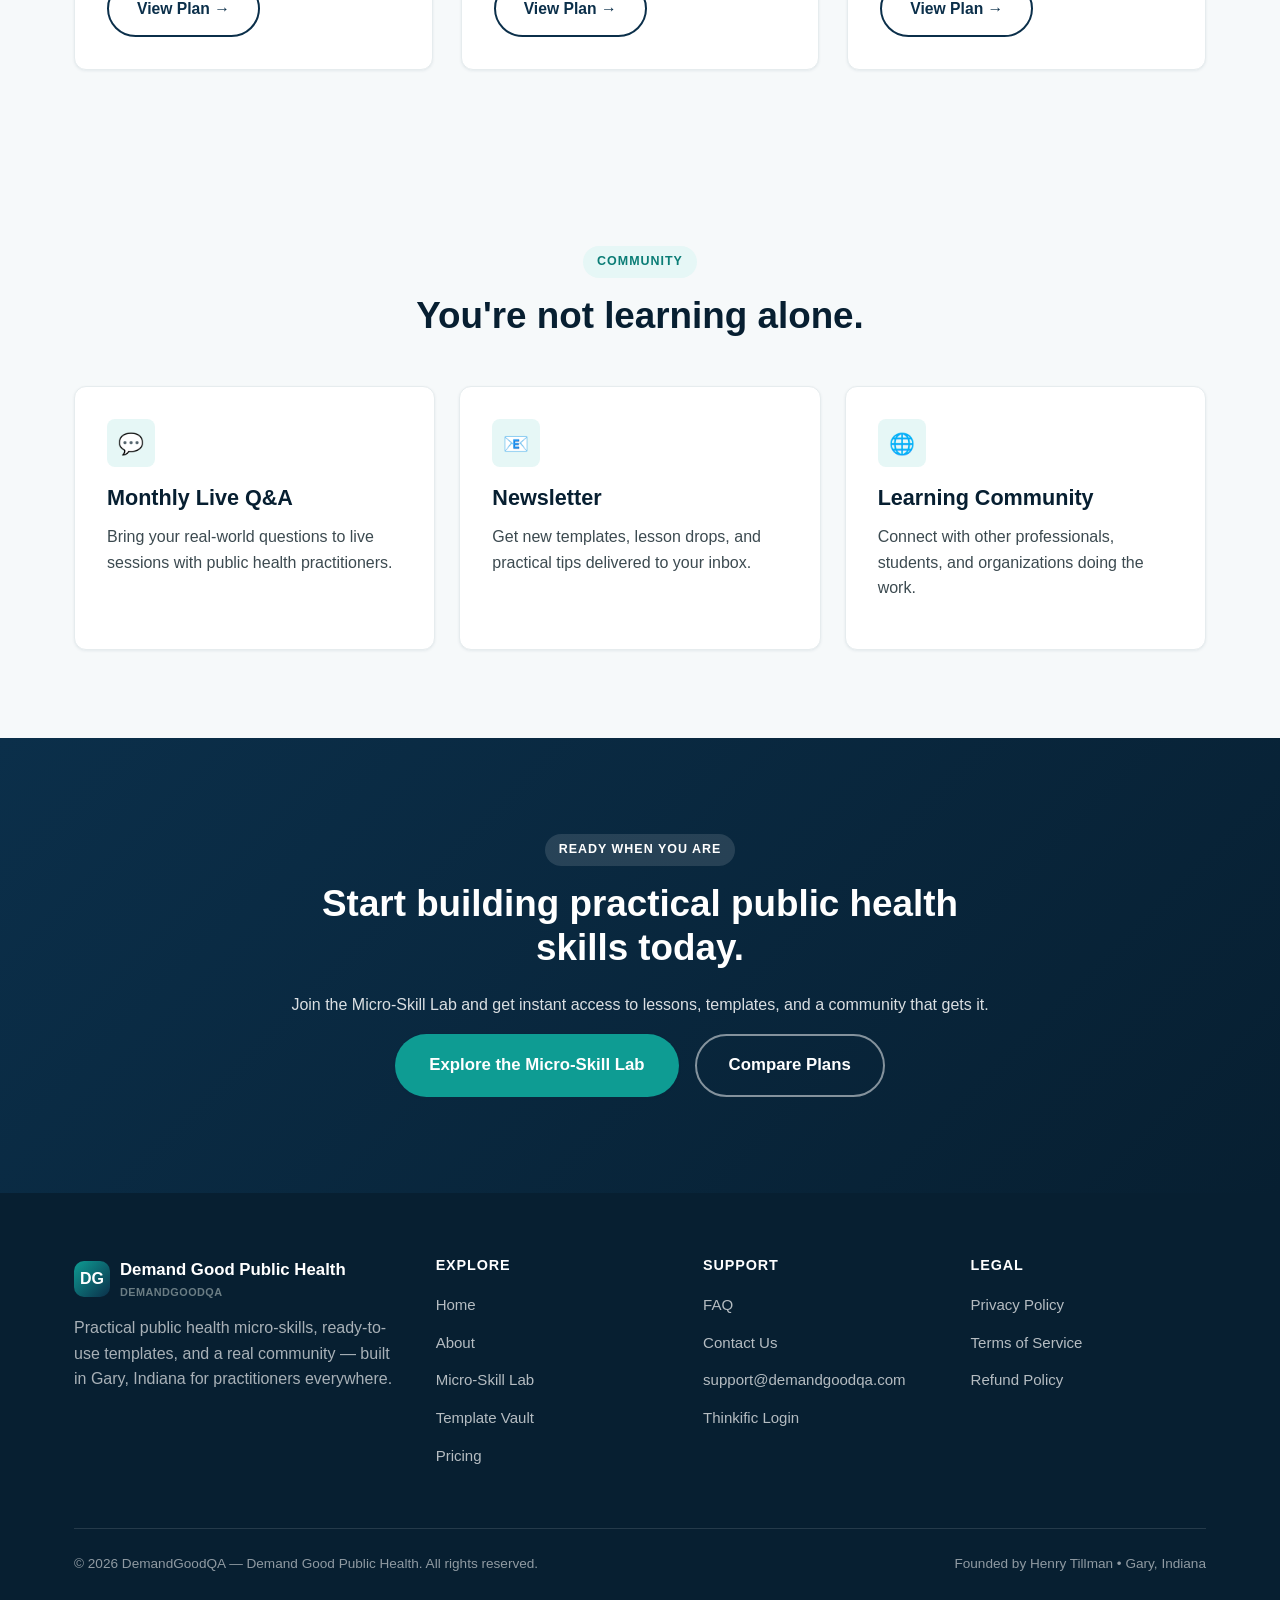
==== commit a97f5dce: "Remove founder story sections and add Render deployment config Co-authored-by: hjtill86 <290629997+h" ====
--- a/index.html
+++ b/index.html
@@ -179,20 +179,6 @@
       </div>
     </section>
 
-    <section>
-      <div class="container">
-        <div class="founder-block">
-          <div class="founder-photo">HT</div>
-          <div>
-            <span class="eyebrow">Founder Story</span>
-            <h2>Built by Henry Tillman in Gary, Indiana.</h2>
-            <p>DemandGoodQA was founded by Henry Tillman to close the gap between traditional public health education and the practical, day-to-day skills the field actually demands. Rooted in Gary, Indiana &mdash; a community that knows first-hand what's at stake when public health systems fall short &mdash; DemandGoodQA is built on the belief that practitioners deserve training that respects their time and delivers tools they can use immediately.</p>
-            <a class="btn btn-outline" href="about.html">Read the Full Story &rarr;</a>
-          </div>
-        </div>
-      </div>
-    </section>
-
     <section class="section-alt">
       <div class="container">
         <div class="section-head center">
--- a/assets/css/style.css
+++ b/assets/css/style.css
@@ -504,27 +504,7 @@
   font-weight: 800;
 }
 
-/* ---------- Founder / Community ---------- */
-.founder-block {
-  display: grid;
-  grid-template-columns: 220px 1fr;
-  gap: 40px;
-  align-items: center;
-}
-.founder-photo {
-  width: 200px;
-  height: 200px;
-  border-radius: 50%;
-  background: linear-gradient(135deg, var(--teal) 0%, var(--navy) 100%);
-  display: flex;
-  align-items: center;
-  justify-content: center;
-  color: var(--white);
-  font-size: 3rem;
-  font-weight: 800;
-  margin: 0 auto;
-}
-
+/* ---------- Community ---------- */
 .community-grid {
   display: grid;
   grid-template-columns: repeat(3, 1fr);
@@ -701,7 +681,6 @@
   .grid-3, .grid-4, .pricing-grid, .steps, .community-grid { grid-template-columns: repeat(2, 1fr); }
   .problem-solution { grid-template-columns: 1fr; }
   .footer-grid { grid-template-columns: repeat(2, 1fr); }
-  .founder-block { grid-template-columns: 1fr; text-align: center; }
   .contact-grid { grid-template-columns: 1fr; }
 }
 
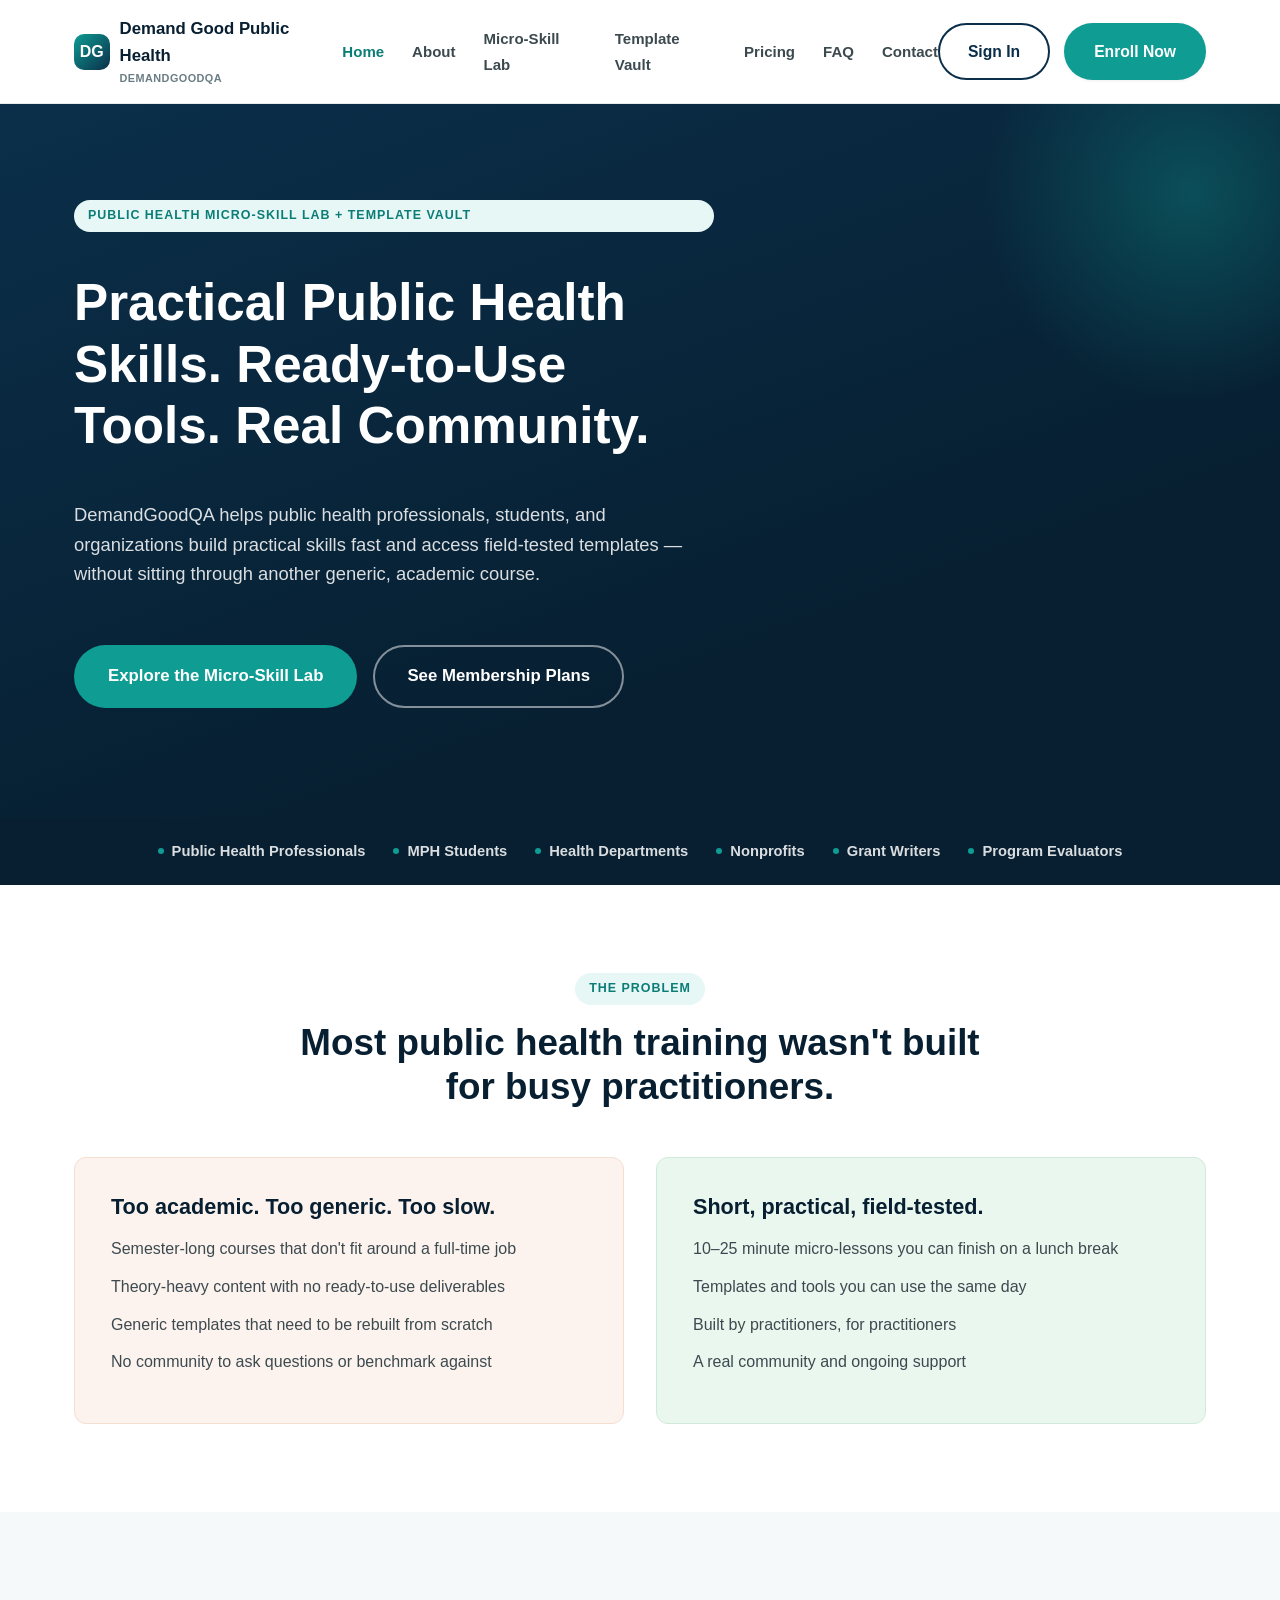
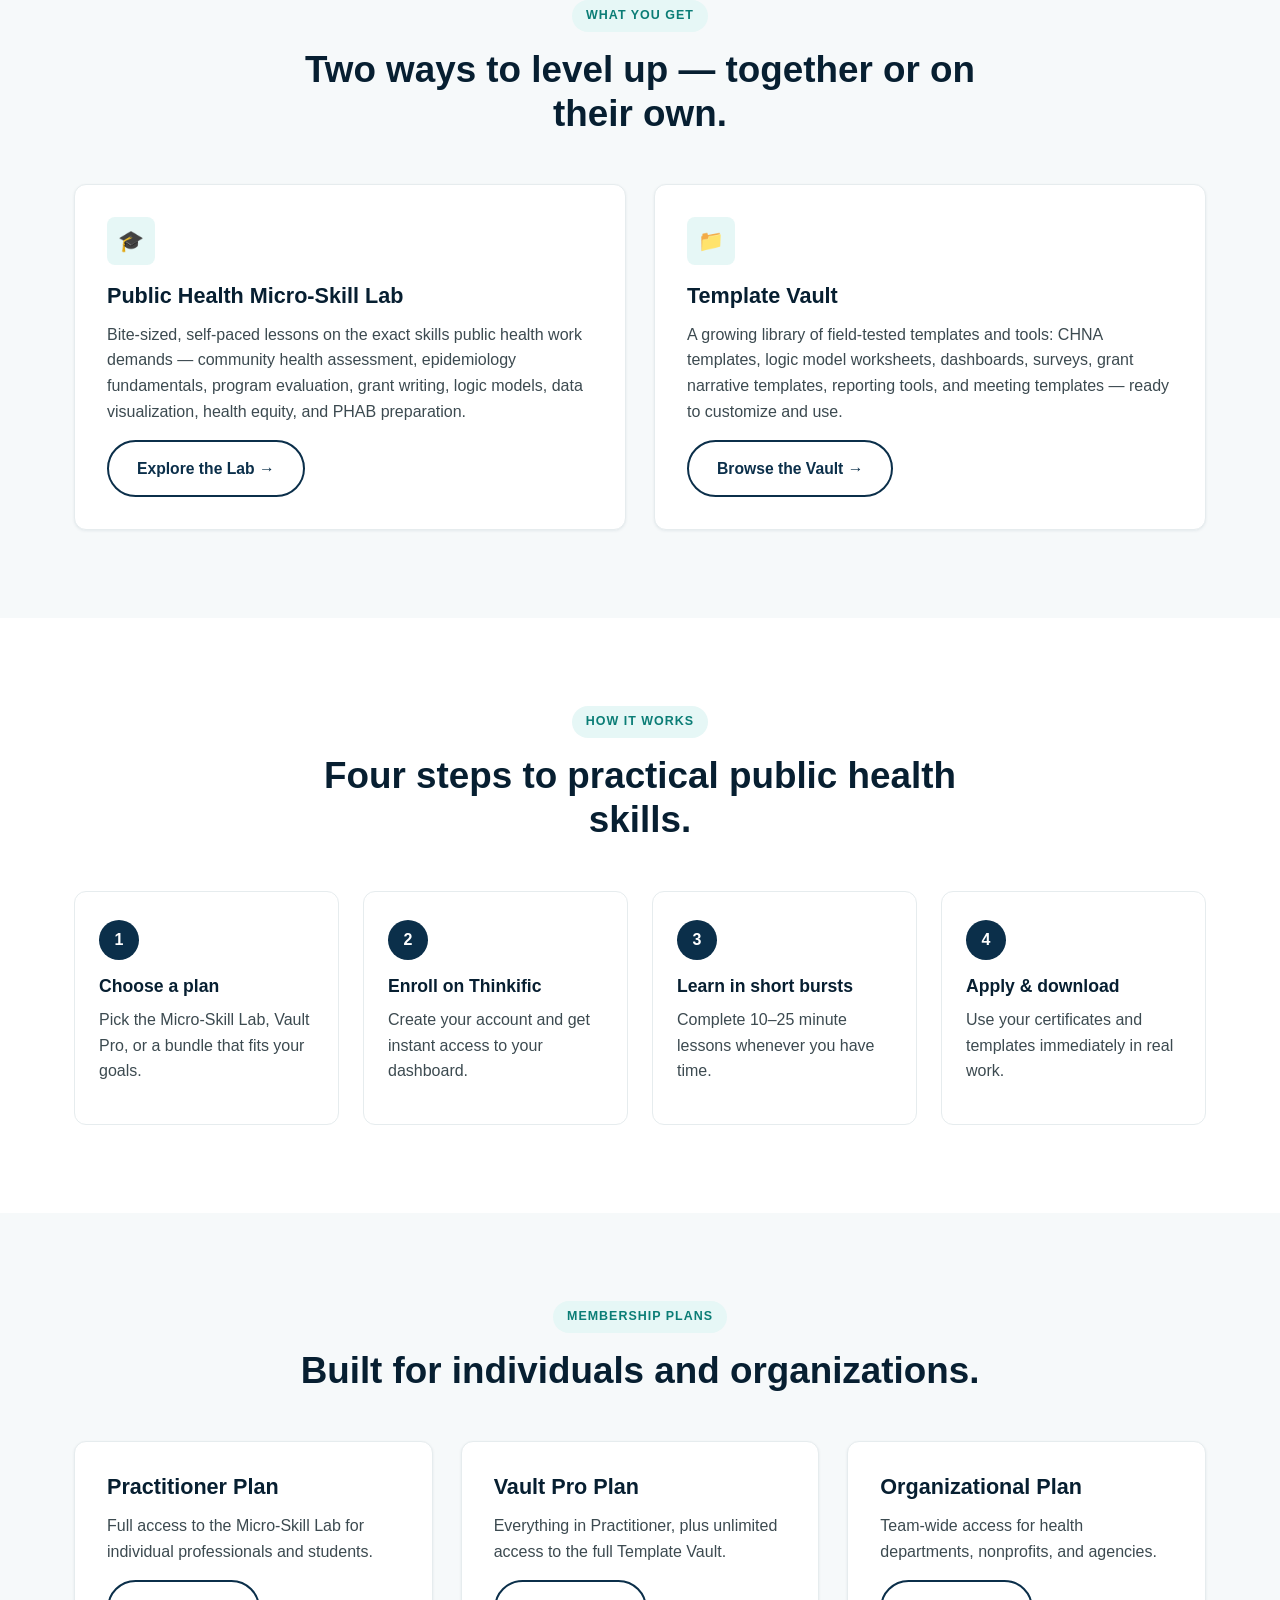
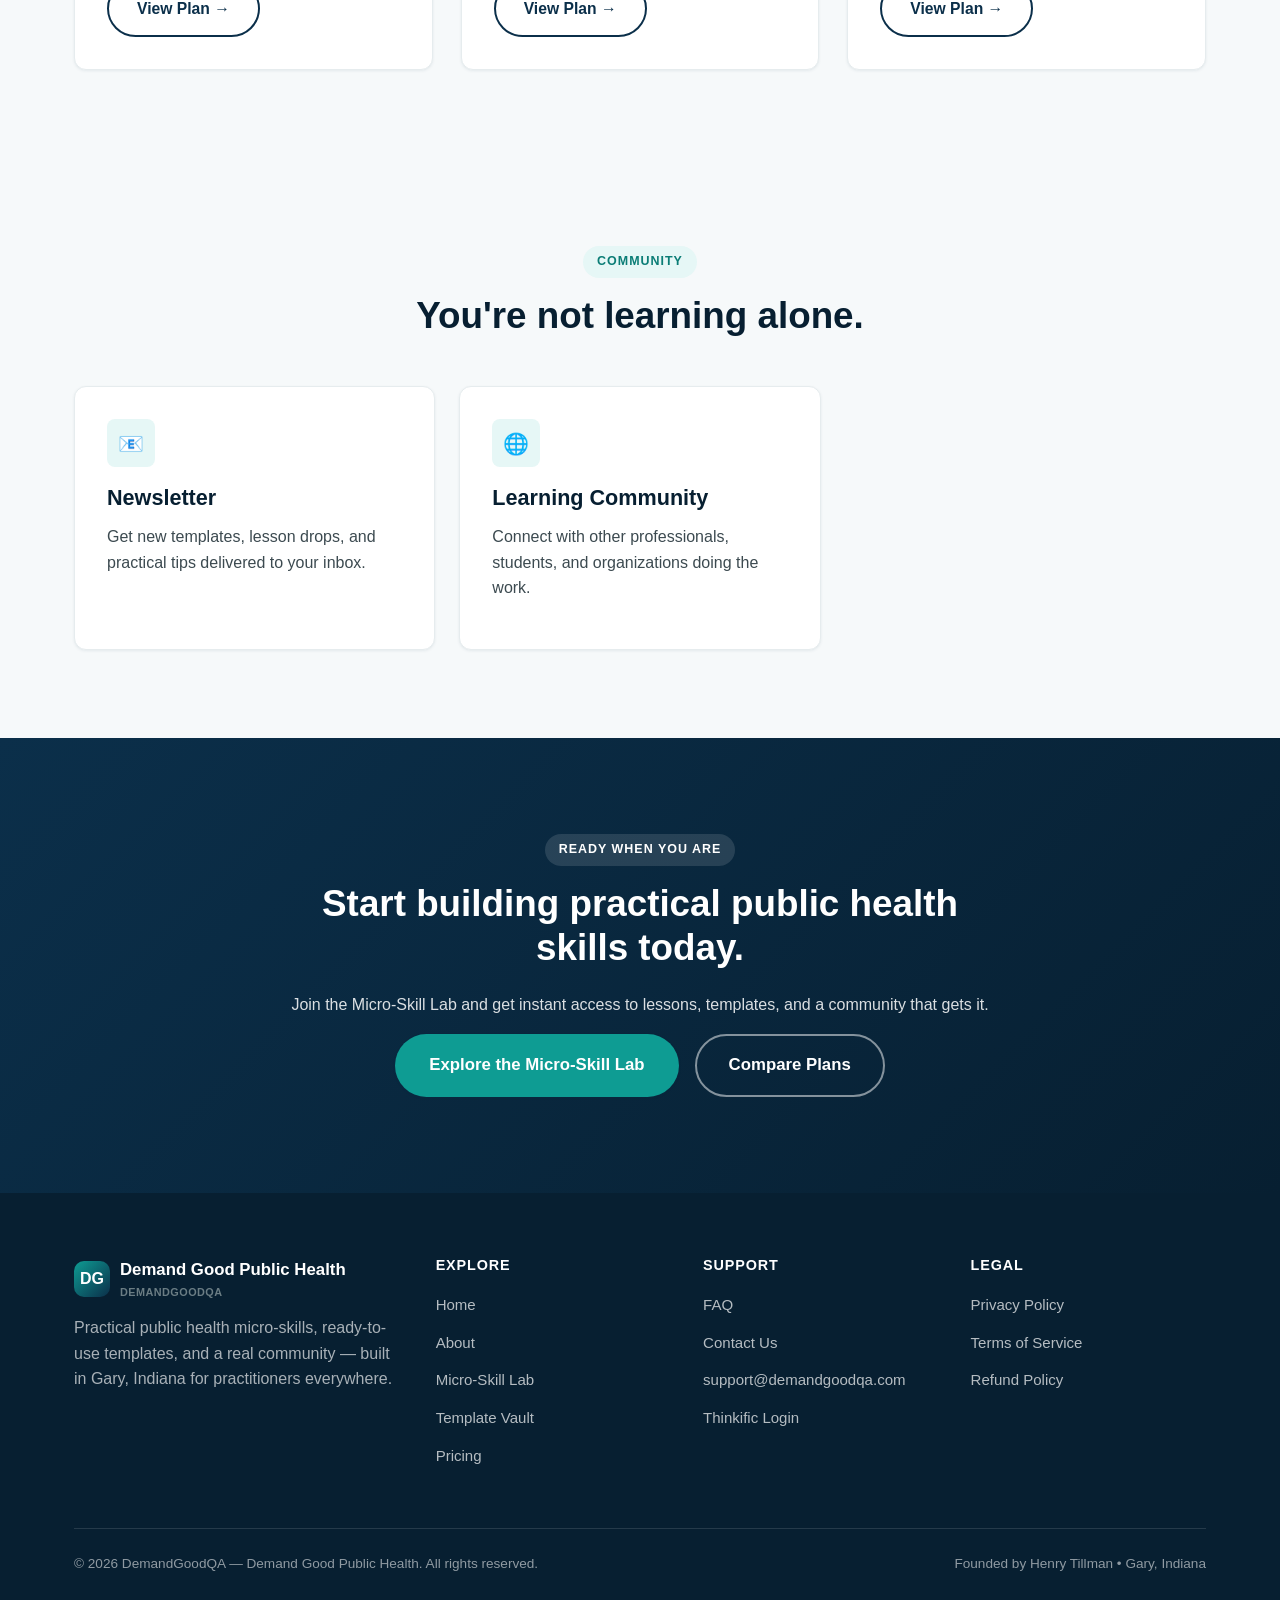
==== commit 5c3ffe4c: "Remove monthly live Q&A (no longer offered)" ====
--- a/index.html
+++ b/index.html
@@ -92,7 +92,7 @@
               <li>10&ndash;25 minute micro-lessons you can finish on a lunch break</li>
               <li>Templates and tools you can use the same day</li>
               <li>Built by practitioners, for practitioners</li>
-              <li>A real community with live Q&amp;A and ongoing support</li>
+              <li>A real community and ongoing support</li>
             </ul>
           </div>
         </div>
@@ -186,11 +186,6 @@
           <h2>You're not learning alone.</h2>
         </div>
         <div class="community-grid">
-          <div class="card">
-            <div class="card-icon">&#128172;</div>
-            <h3>Monthly Live Q&amp;A</h3>
-            <p>Bring your real-world questions to live sessions with public health practitioners.</p>
-          </div>
           <div class="card">
             <div class="card-icon">&#128231;</div>
             <h3>Newsletter</h3>
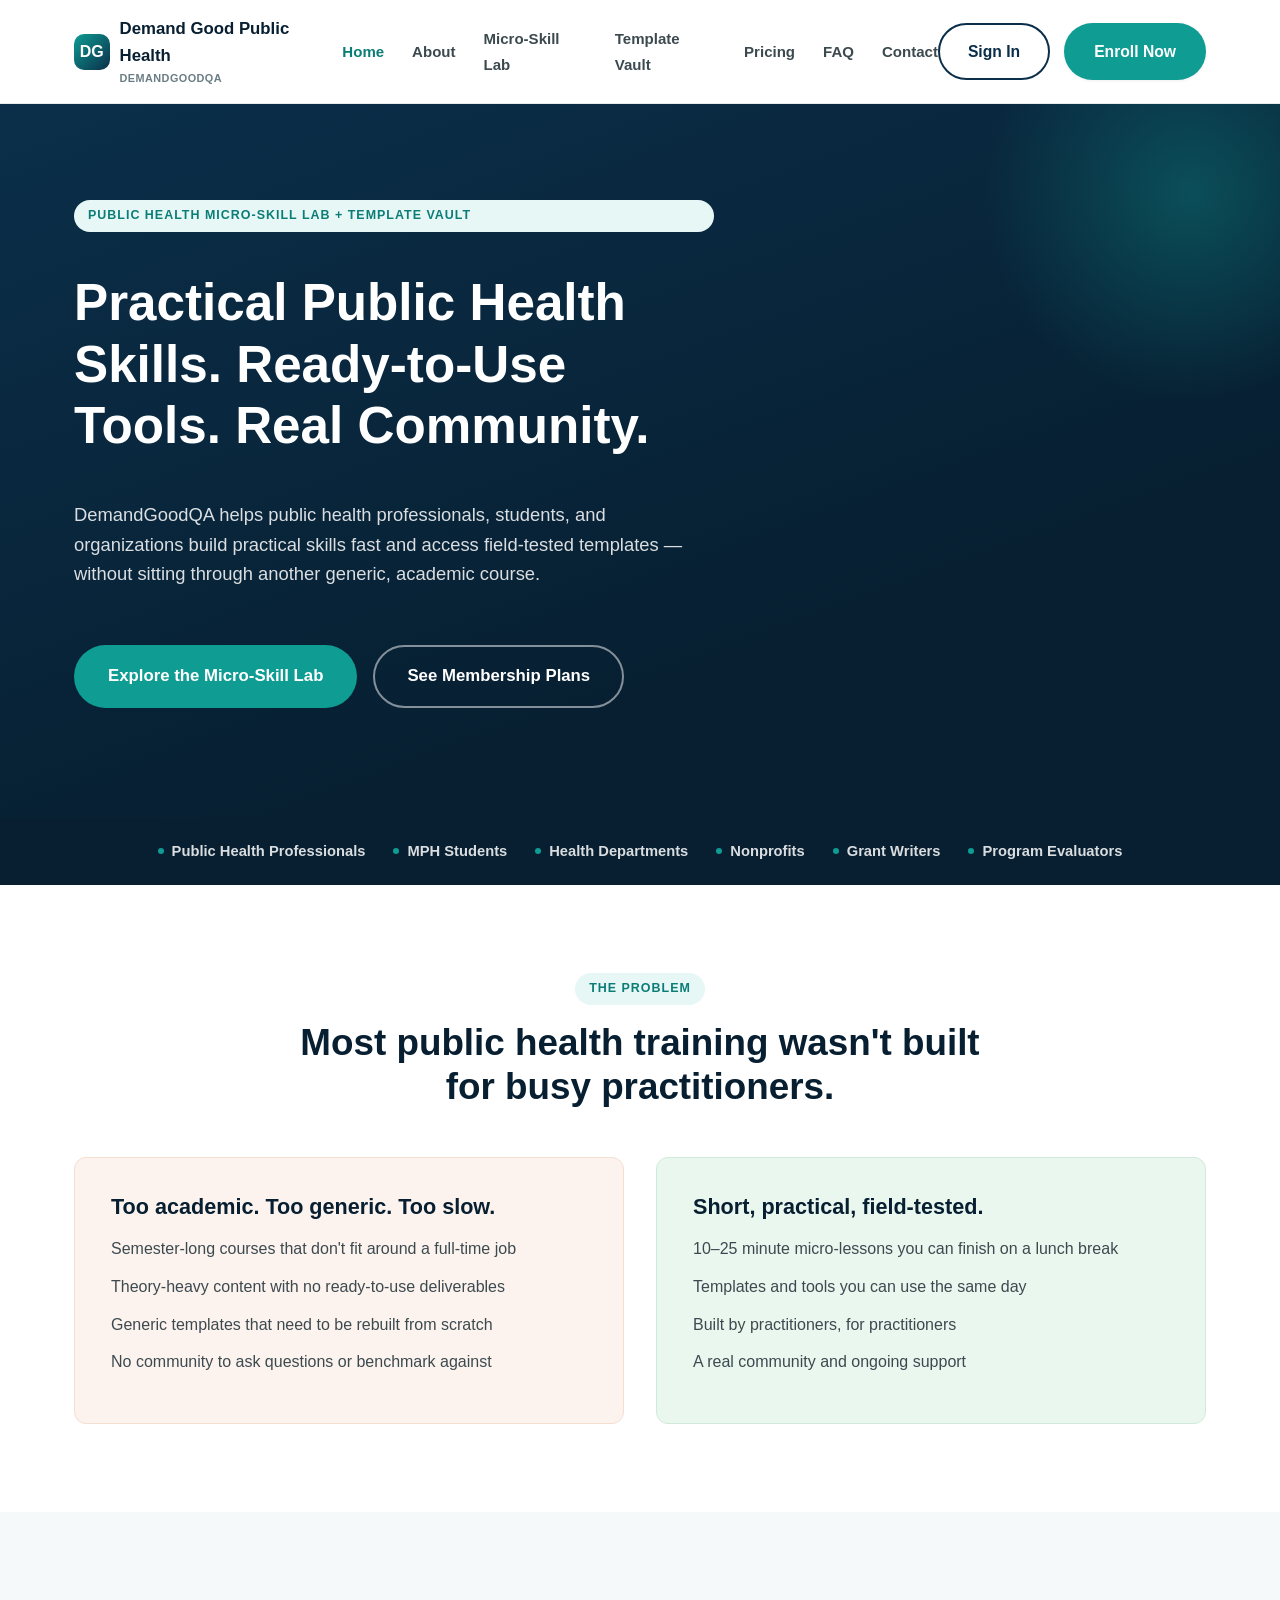
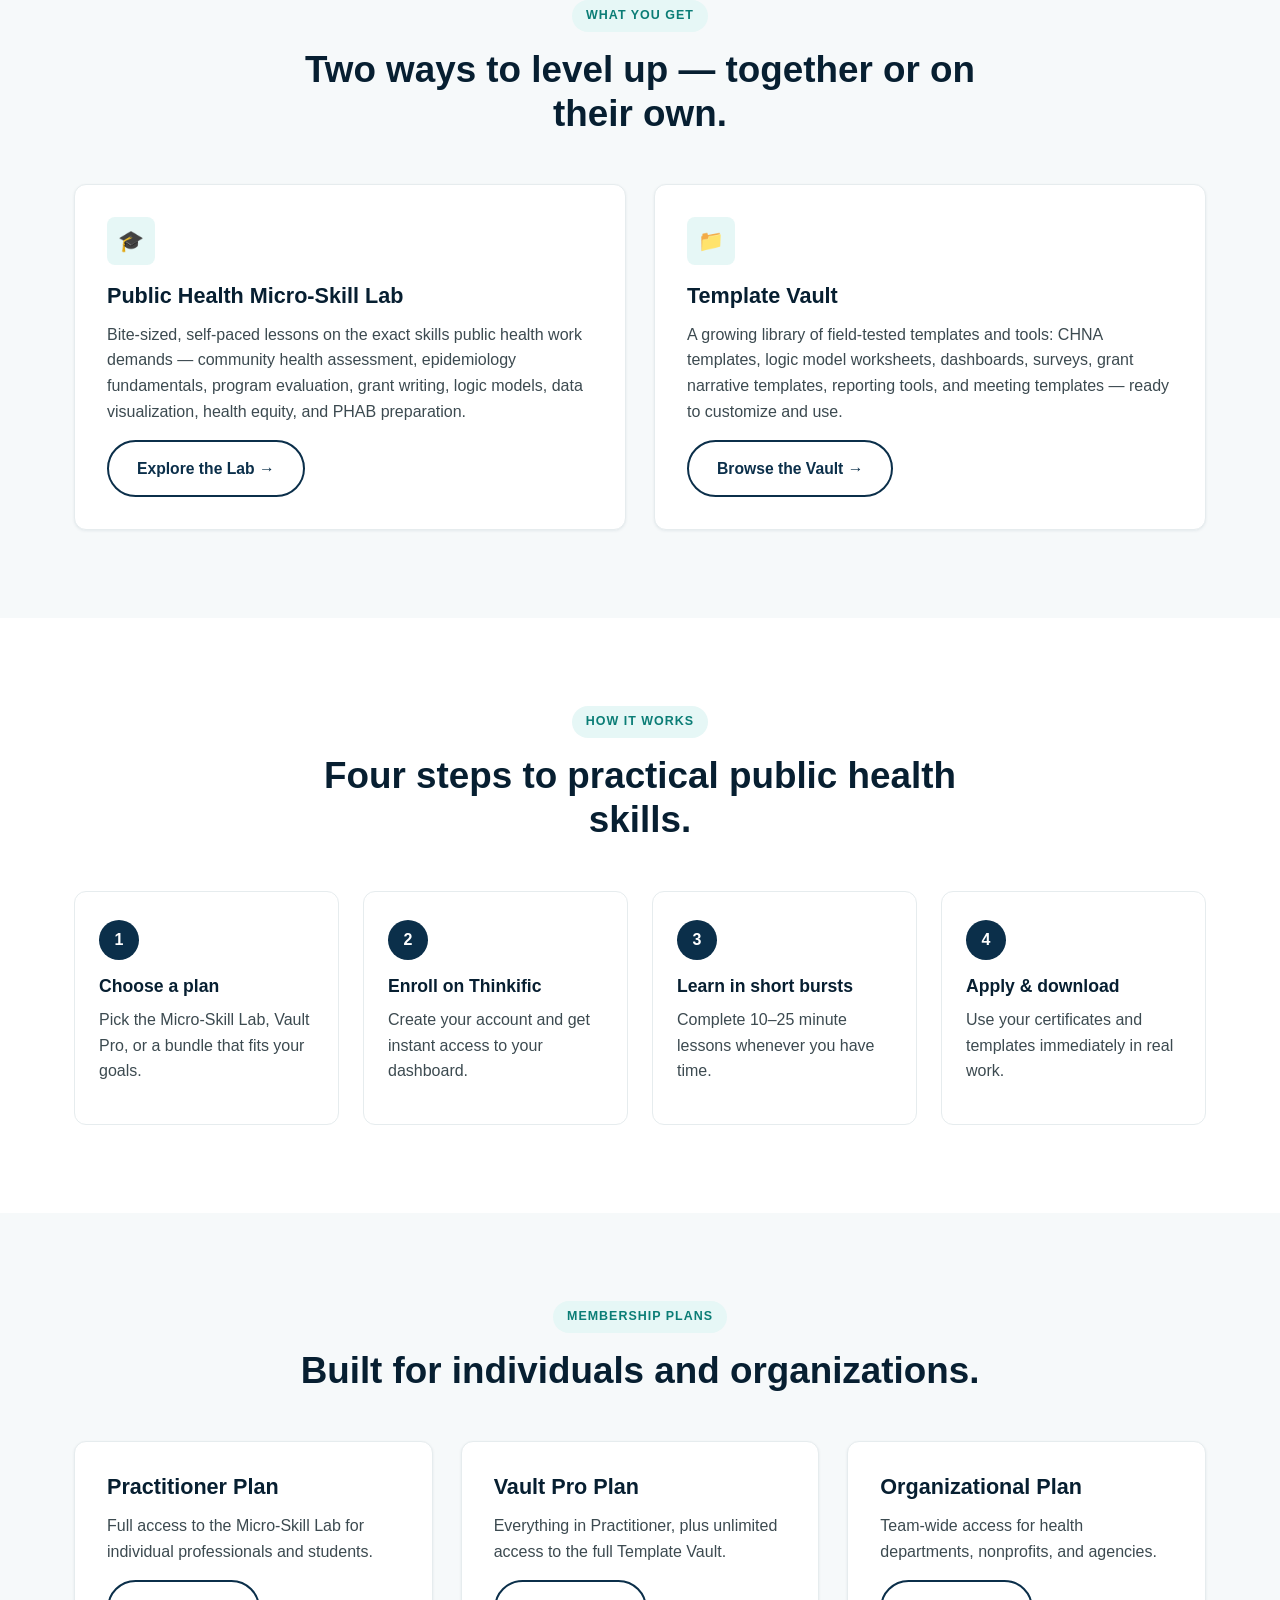
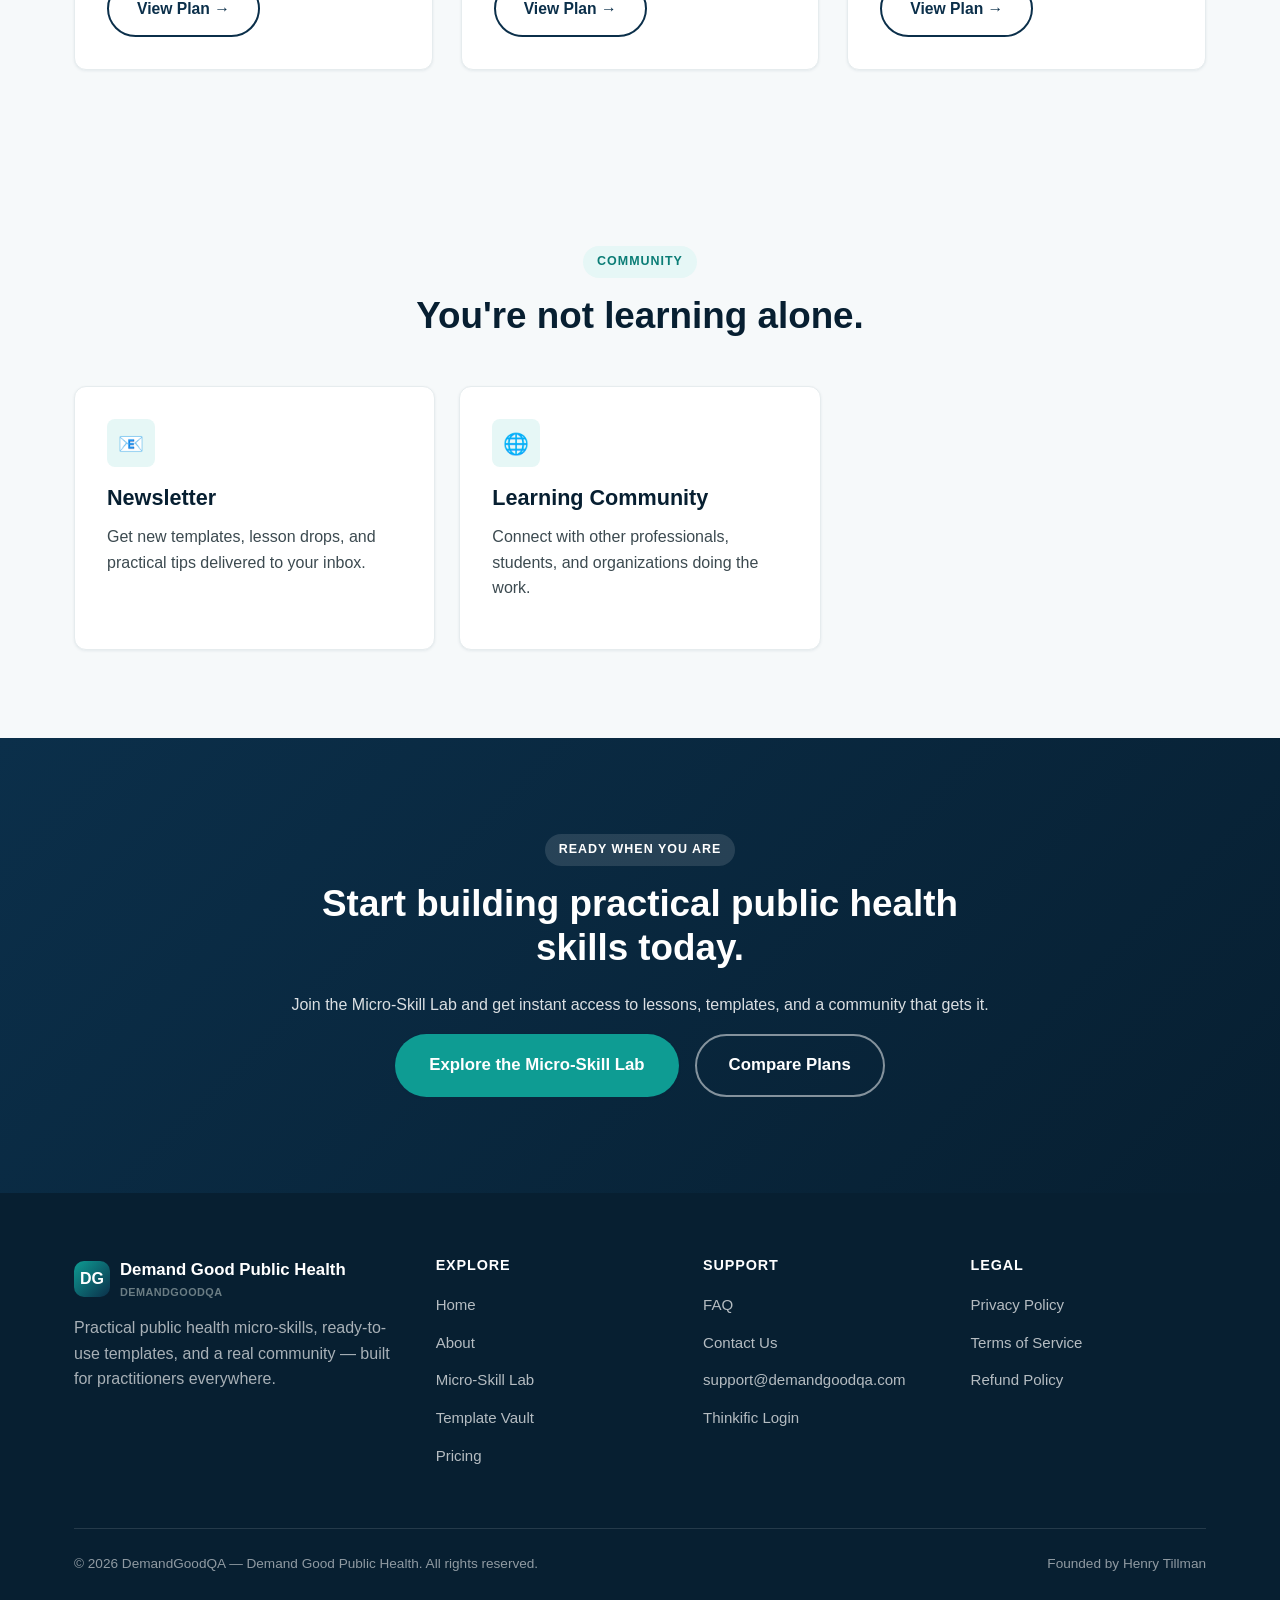
==== commit 919acf2a: "Remove Gary, Indiana references" ====
--- a/index.html
+++ b/index.html
@@ -224,7 +224,7 @@
               <span class="tagline">DemandGoodQA</span>
             </span>
           </a>
-          <p>Practical public health micro-skills, ready-to-use templates, and a real community &mdash; built in Gary, Indiana for practitioners everywhere.</p>
+          <p>Practical public health micro-skills, ready-to-use templates, and a real community &mdash; built for practitioners everywhere.</p>
         </div>
         <div class="footer-col">
           <h4>Explore</h4>
@@ -256,7 +256,7 @@
       </div>
       <div class="footer-bottom">
         <span>&copy; <span data-current-year>2024</span> DemandGoodQA &mdash; Demand Good Public Health. All rights reserved.</span>
-        <span>Founded by Henry Tillman &bull; Gary, Indiana</span>
+        <span>Founded by Henry Tillman</span>
       </div>
     </div>
   </footer>
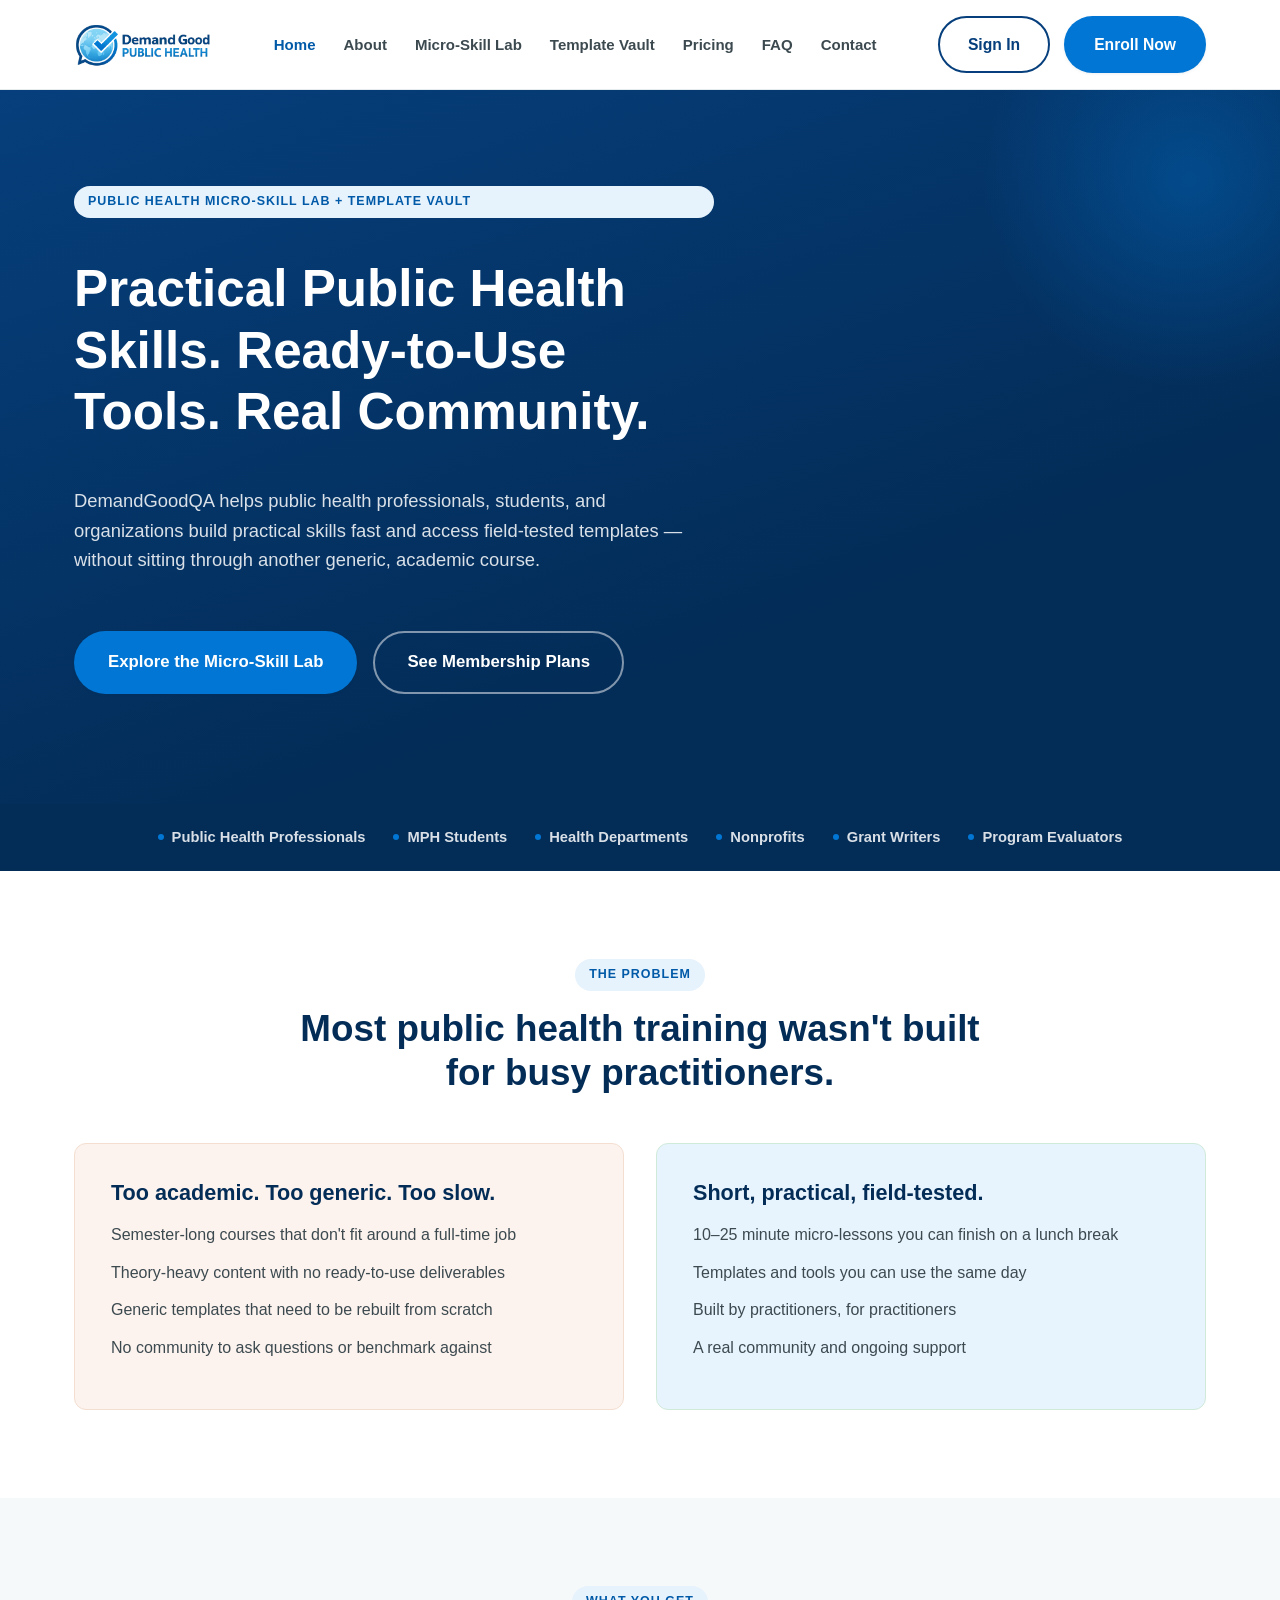
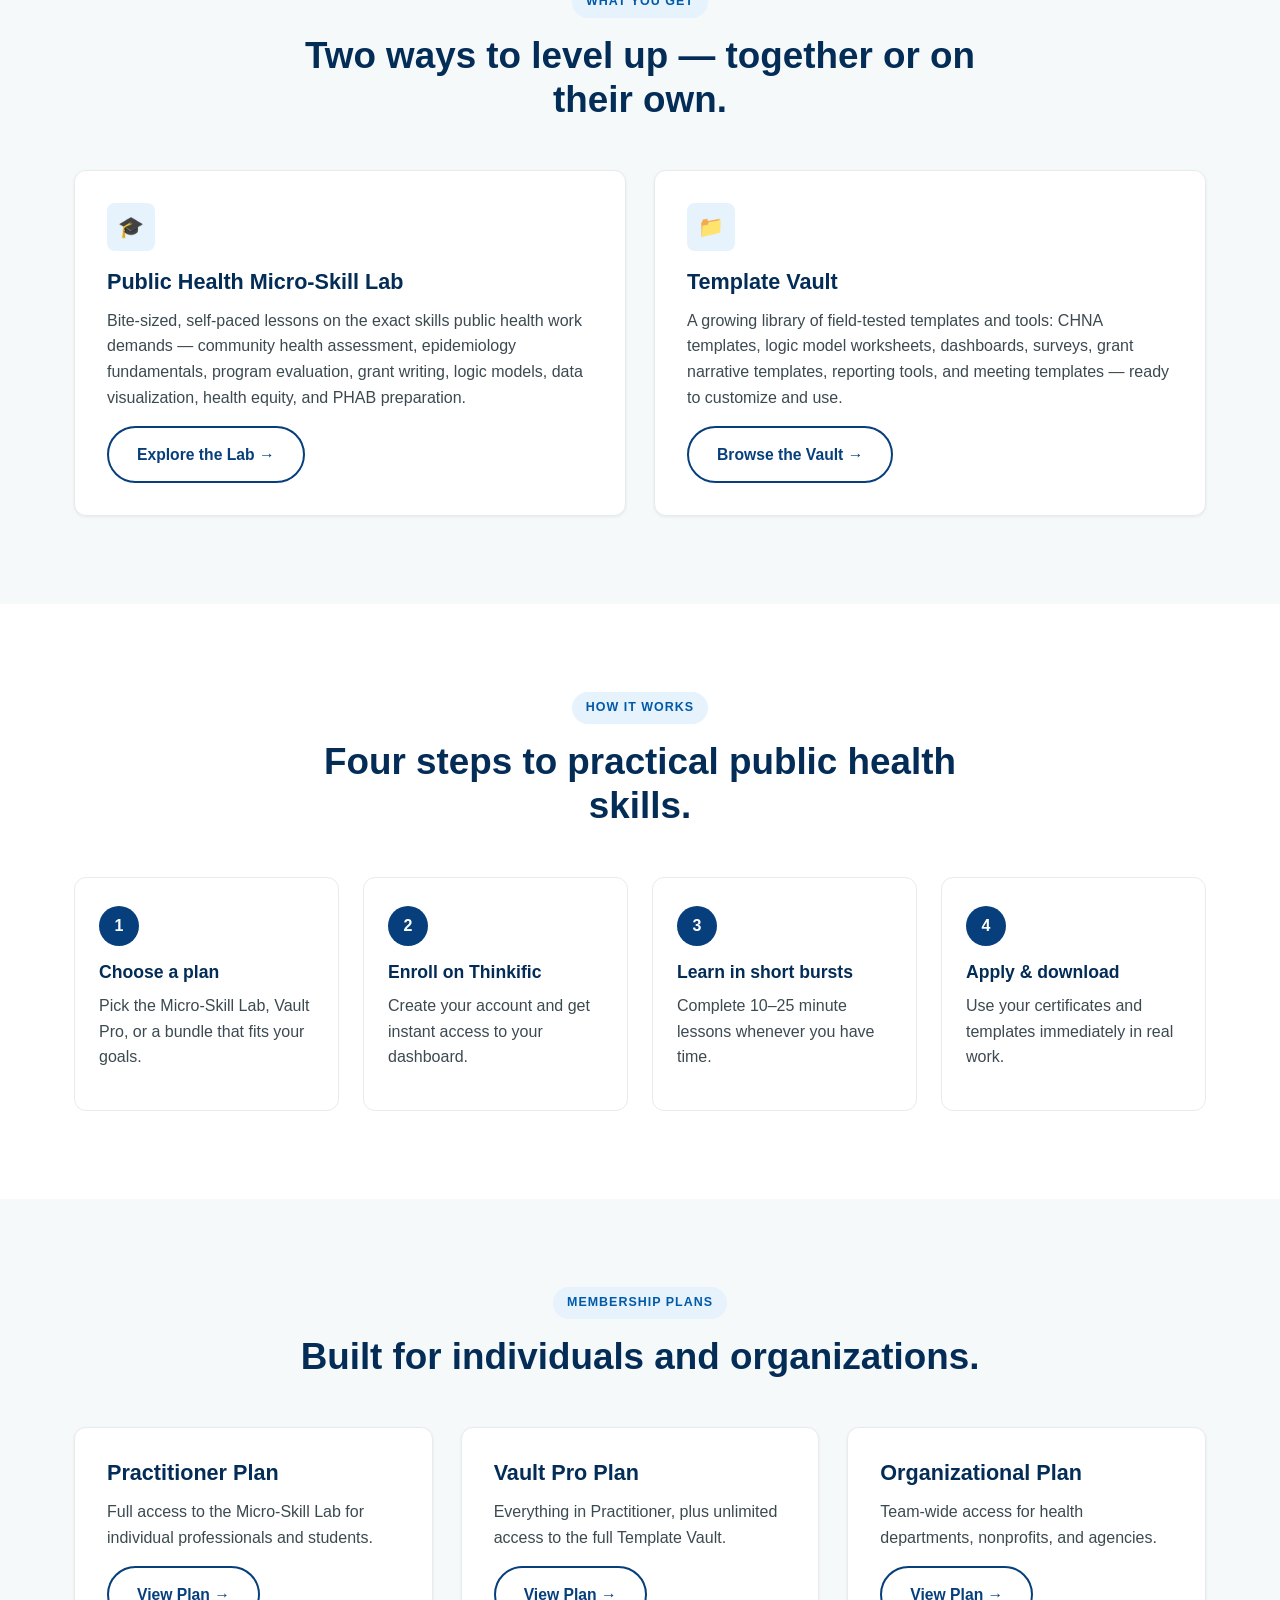
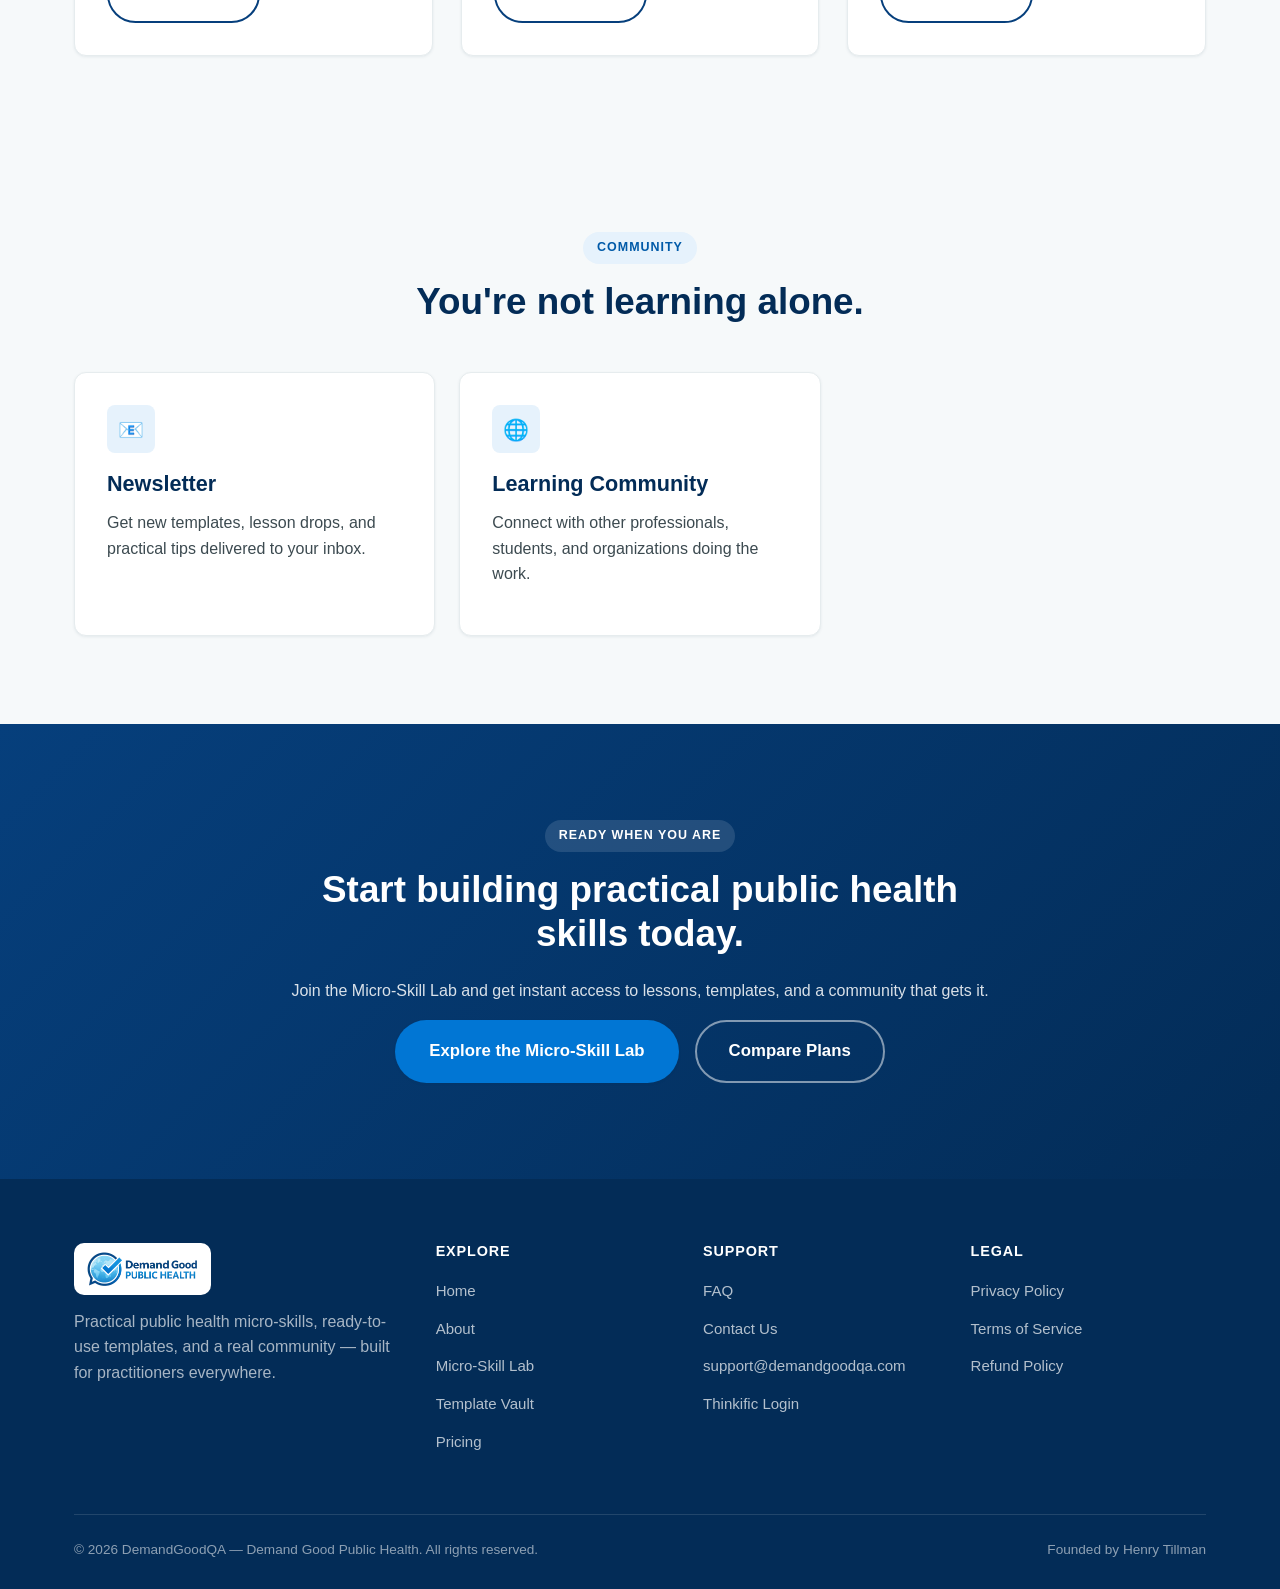
==== commit e56972a1: "Update branding: new logo, favicon, blue color scheme Co-authored-by: Copilot App <223556219+Copilot" ====
--- a/index.html
+++ b/index.html
@@ -8,20 +8,14 @@
   <meta property="og:title" content="Demand Good Public Health | DemandGoodQA Micro-Skill Lab &amp; Template Vault" />
   <meta property="og:description" content="Practical public health micro-skills, ready-to-use templates, and a real community. Enroll in the DemandGoodQA Micro-Skill Lab and Template Vault today." />
   <meta property="og:type" content="website" />
-  <meta name="theme-color" content="#0b2f4a" />
-  <link rel="icon" href="data:," />
+  <meta name="theme-color" content="#063f7c" />
+  <link rel="icon" type="image/png" href="assets/img/logo-icon.png" />
   <link rel="stylesheet" href="assets/css/style.css" />
 </head>
 <body>
   <header class="site-header">
     <div class="nav-wrap">
-      <a href="index.html" class="brand">
-        <span class="brand-mark">DG</span>
-        <span class="brand-text">
-          Demand Good Public Health
-          <span class="tagline">DemandGoodQA</span>
-        </span>
-      </a>
+      <a href="index.html" class="brand" aria-label="Demand Good Public Health home"><img src="assets/img/logo.png" alt="Demand Good Public Health" class="brand-logo" /></a>
       <nav aria-label="Primary">
         <ul class="nav-links">
             <li><a href="index.html" aria-current="page">Home</a></li>
@@ -217,13 +211,7 @@
     <div class="container">
       <div class="footer-grid">
         <div class="footer-brand">
-          <a href="index.html" class="brand">
-            <span class="brand-mark">DG</span>
-            <span class="brand-text">
-              Demand Good Public Health
-              <span class="tagline">DemandGoodQA</span>
-            </span>
-          </a>
+          <a href="index.html" class="brand" aria-label="Demand Good Public Health home"><img src="assets/img/logo.png" alt="Demand Good Public Health" class="brand-logo" /></a>
           <p>Practical public health micro-skills, ready-to-use templates, and a real community &mdash; built for practitioners everywhere.</p>
         </div>
         <div class="footer-col">
--- a/assets/css/style.css
+++ b/assets/css/style.css
@@ -5,14 +5,14 @@
 
 :root {
   /* Brand palette */
-  --navy: #0b2f4a;
-  --navy-dark: #071f31;
-  --navy-light: #133e60;
-  --teal: #0e9c93;
-  --teal-dark: #0b7d76;
-  --teal-light: #e6f7f6;
-  --green: #4caf7d;
-  --green-light: #eaf7ef;
+  --navy: #063f7c;
+  --navy-dark: #032c57;
+  --navy-light: #0a5aa8;
+  --teal: #0176d4;
+  --teal-dark: #015aa8;
+  --teal-light: #e6f2fc;
+  --green: #3aa0e8;
+  --green-light: #e8f4fd;
   --white: #ffffff;
   --offwhite: #f6f9fa;
   --gray-50: #f3f6f7;
@@ -221,18 +221,8 @@
   font-size: 1.05rem;
   color: var(--navy-dark);
 }
-.brand-mark {
-  width: 36px;
-  height: 36px;
-  border-radius: 10px;
-  background: linear-gradient(135deg, var(--teal) 0%, var(--navy) 100%);
-  display: flex;
-  align-items: center;
-  justify-content: center;
-  color: var(--white);
-  font-weight: 800;
-  font-size: 1rem;
-}
+.brand-logo { height: 44px; width: auto; display: block; }
+.footer-brand .brand-logo { background: #fff; padding: 8px 12px; border-radius: 10px; height: 52px; }
 .brand-text .tagline {
   display: block;
   font-size: 0.68rem;
@@ -296,7 +286,7 @@
   width: 420px;
   height: 420px;
   border-radius: 50%;
-  background: radial-gradient(circle, rgba(14,156,147,0.35) 0%, rgba(14,156,147,0) 70%);
+  background: radial-gradient(circle, rgba(1,118,212,0.35) 0%, rgba(1,118,212,0) 70%);
 }
 .hero .container {
   position: relative;
